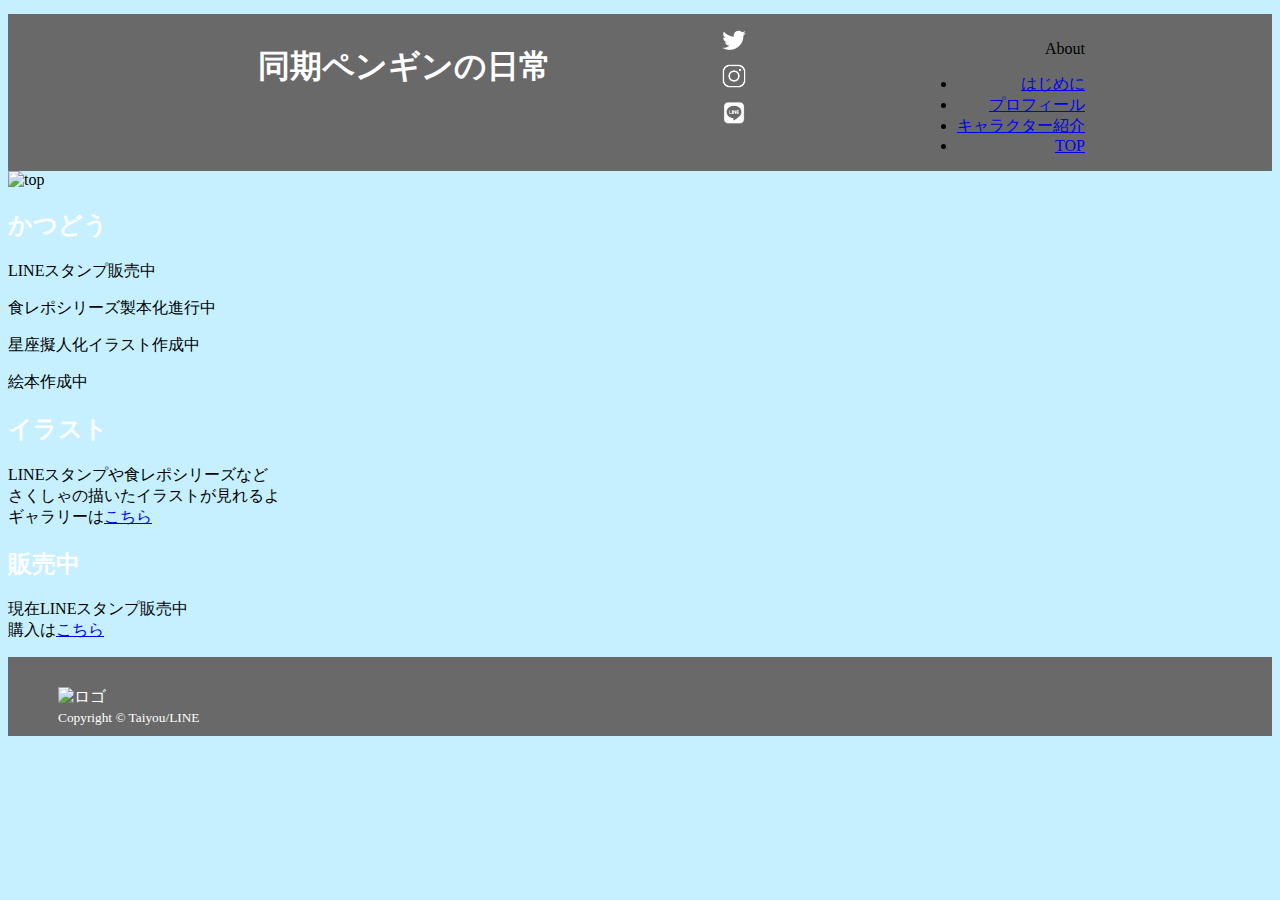
==== index.html @ 319f64b7 "ハンバーガーメニュー部分修正" ====
<!DOCTYPE html>
<html lang="ja">
<head>
  <meta charset="UTF-8">
  <meta name="viewport" content="width=device-width, initial-scale=1.0">
  <link rel="stylesheet" href="http://fonts.googleapis.com/css?family=Raleway:700,400">
  <title>同期ペンギンの日常</title>
  <link rel="stylesheet" href="css/reset.css" type="text/css">
  <link rel="stylesheet" href="css/style-l.css" media="screen and (min-width:769px)">
  <link rel="stylesheet" href="css/style-s.css" media="screen and (max-width:768px)">
  <!--  <script src="https://code.jquery.com/jquery-3.5.1.min.js"></script>
  <script src="js/script.js"></script>-->
  <script src="https://code.jquery.com/jquery-3.2.1.min.js"></script>
  <script src="./js/sample.js"></script>
</head>

<body>
  <header>
    <h1>同期ペンギンの日常</h1>
    <div class="sns">
      <div class="i-sns twitter"><a href="https://twitter.com/DoukiPengin"><img src="images/header/twitter.png" alt="twitter"></a></div>
      <div class="i-sns inst"><a href="https://www.instagram.com/doukipengin_author/"><img src="images/header/inst.png" alt="inst"></a></div>
      <div class="i-sns line"><a href="https://line.me/S/shop/sticker/author/360541"><img src="images/header/line.png" alt="line"></a></div>
    </div>
    <nav class="g-navi">
      <!-- ハンバーガーメニュー -->
      <div class="sp-logo">
        <p class="logo-title">About</p>
      </div>
      <ul class="nav-list">
        <li class="nav-item"><a href="introduction.html">はじめに</a></li>
        <li class="nav-item"><a href="profile.html">プロフィール</a></li>
        <li class="nav-item"><a href="character.html">キャラクター紹介</a></li>
        <li class="nav-item"><a href="index.html">TOP</a></li>
      </ul>
    </nav>
    <div class="menu-trigger">
      <span></span>
      <span></span>
      <span></span>
    </div>
  </header>

  <section id="activity">
    <div class="top">
      <!--画像後に挿入-->
      <img src="officialsite/images/top/" alt="top">
    </div>
    <div class="title">
      <h2>かつどう</h2>
      <p class="introduction-text">LINEスタンプ販売中</p>
      <p class="introduction-text">食レポシリーズ製本化進行中</p>
      <p class="introduction-text">星座擬人化イラスト作成中</p>
      <p class="introduction-text">絵本作成中</p>
    </div>
  </section>
  <section id="illustration">
    <div class="title">
      <h2>イラスト</h2>
      <a class="introduction-text">LINEスタンプや食レポシリーズなど<br>さくしゃの描いたイラストが見れるよ<br>ギャラリーは<a href="gallery.html">こちら</a></p>
    </div>
  </section>
  <section id="store">
    <div class="title">
      <h2>販売中</h2>
      <p class="introduction-text">現在LINEスタンプ販売中<br>購入は<a href="https://line.me/S/shop/sticker/author/360541">こちら</a></div>
      </p>
    </div>
  </section>

  <!--<section id="information">
    <div class="title">
      <h2>お問い合わせ</h2>
      <p class="introduction-text">お問い合わせは<a href="information.html">こちら</a></div>
        </p>
    </div>
  </section>-->
</body>

<footer>
  <div class="footer-wrapper">
    <!-- ロゴ -->
    <div class="logo">
      <img src="officialsite/images/footer/" alt="ロゴ">
    </div>
    <!-- コピーライト -->
    <div class="copyright">
      <small>Copyright &copy; Taiyou/LINE</small>
    </div>
</footer>
</html>
---- css/style-l.css ----
@charset "UTF-8";

body {
  background-color: #c6f0ff;
  font-family: "ヒラギノ丸ゴ Pro W4", "ヒラギノ丸ゴ Pro", "Hiragino Maru Gothic Pro", "ヒラギノ角ゴ Pro W3", "Hiragino Kaku Gothic Pro", "HG丸ｺﾞｼｯｸM-PRO", "HGMaruGothicMPRO";
  font-size: 1rem;
  padding: 6px 0 0;
}

image {
  width: 50%;
  height: 50%;
  margin: 50%;
}

/*header*/
header {
  background-color: dimgray;
  display: flex;
  justify-content: space-between;
  padding: 10px 20px 0px 250px;
  /*position: fixed;
  z-index: 100;*/
  text-align: end;
}

h1 {
  color: #fff;
}

body header img {
  width: 32px;
  height: 32px;
}

h2 {
  color: #fff;
}

/*footer*/

footer {
  background-color: dimgray;
  ;
  color: #fff;
  padding: 30px 50px 10px 50px;
}

body footer {
  background-color: dimgray;
  color: #fff;
  padding: 30px 50px 10px 50px;
  /*position: fixed;
  z-index: 100;*/
}

/*ハンバーガーメニュー部分
.nav-toggle {
  display: none;
}

.btn-burger {
  position: absolute;
  top: 10px;
  right: 10px;
  z-index: 2;
  display: block;
  width: 44px;
  height: 44px;
  cursor: pointer;
  color: #fff;
}

.nav-toggle:checked.btn-burger {
  background: url("officialsite/images/close.png") center center/26px 26px no-repeat;
}

.nav {
  padding-top: 10px;
  background: url("officialsite/images/burger.png") center center/26px 26px no-repeat;
}

.nav-list {
  display: none;
  margin: 0%;
  padding-bottom: 10px;
}

.nav-list li {
  margin: 0%;
  padding: 10px;
}

.nav-list a {
  display: block;
  color: #7885f5;
}

.nav-toggle:checked~.nav .nav-list {
  display: block;
}*/
---- css/style-s.css ----
body {
  background-color: #c6f0ff;
  font-family: "ヒラギノ丸ゴ Pro W4", "ヒラギノ丸ゴ Pro", "Hiragino Maru Gothic Pro", "ヒラギノ角ゴ Pro W3", "Hiragino Kaku Gothic Pro", "HG丸ｺﾞｼｯｸM-PRO", "HGMaruGothicMPRO";
  font-size: 1rem;
  padding: 6px 0 0;
  overflow-x: hidden;
}

image {
  width: 50%;
  height: 50%;
  margin: 50%;
}

/*header*/
header {
  background-color: dimgray;
  display: flex;
  justify-content: space-between;
  padding: 10px 50px;
  /*  position: fixed;
  z-index: 100;*/
}

body header img {
  width: 40px;
  height: 40px;
}

h1 {
  color: #fff;
}

h2 {
  color: #fff;
}

/*footer*/

body footer {
  background-color: dimgray;
  color: #fff;
  padding: 30px 50px 10px 50px;
  /*position: fixed;
  z-index: 100;*/
}

/* ハンバーガーメニュー部分 */

/*.nav-toggle {
  display: none;
}

.btn-burger {
  position: absolute;
  top: 10px;
  right: 10px;
  z-index: 2;
  display: block;
  width: 44px;
  height: 44px;
  cursor: pointer;
  color: #fff;
}

.nav-toggle:checked.btn-burger {
  background: url("officialsite/images/close.png") center center/26px 26px no-repeat;
}

.nav {
  padding-top: 10px;
  background: url("officialsite/images/burger.png") center center/26px 26px no-repeat;
}

.nav-list {
  display: none;
  margin: 0%;
  padding-bottom: 10px;
}

.nav-list li {
  margin: 0%;
  padding: 10px;
}

.nav-list a {
  display: block;
  color: #7885f5;
}

.nav-toggle:checked~.nav .nav-list {
  display: block;
}*/
.g-navi {
  display: block;
  transform: translateY(-100%);
  transition: .5s ease-in-out;
  position: fixed;
  z-index: 2;
  padding-top: 60px;
  height: 100vh;
}


.g-navi ul {
  display: block;
  height: 100vh;
}

.g-navi.active {
  transform: translateY(0%);
  transition: .5s ease-in-out;
  background-color: darkgray;
  padding: initial;
}

.g-navi-sp {
  position: fixed;
  display: flex;
  justify-content: space-between;
  align-items: center;
  background-color: #9bf2b5;
  width: 100%;
  height: 60px;
  padding: 4%;
  z-index: 3;
}

.nav-list {
  height: 60px;
  padding-bottom: 60px;
  padding-right: 60px;
  margin-top: 30px;
}

/* ロゴエリア */
.sp-logo {
  font-size: 1.5rem;
  color: #fff;
  letter-spacing: 3px;
}

/* ハンバーガーメニュー */
.menu-trigger {
  position: relative;
  width: 30px;
  height: 42px;
  cursor: pointer;
}

.menu-trigger span {
  display: block;
  position: absolute;
  width: 30px;
  border-bottom: solid 3px #fff;
  border-radius: 3px;
  transition: .35s ease-in-out;
}

.menu-trigger span:nth-child(1) {
  top: 6px;
}

.menu-trigger span:nth-child(2) {
  top: 18px;
}

.menu-trigger span:nth-child(3) {
  top: 30px;
}

.menu-trigger.active span:nth-child(1) {
  top: 18px;
  transform: rotate(-45deg);
}

/* 2番目と3番目のspan要素を45度方向に回す */
.menu-trigger.active span:nth-child(2),
.menu-trigger.active span:nth-child(3) {
  top: 18px;
  transform: rotate(45deg);
}
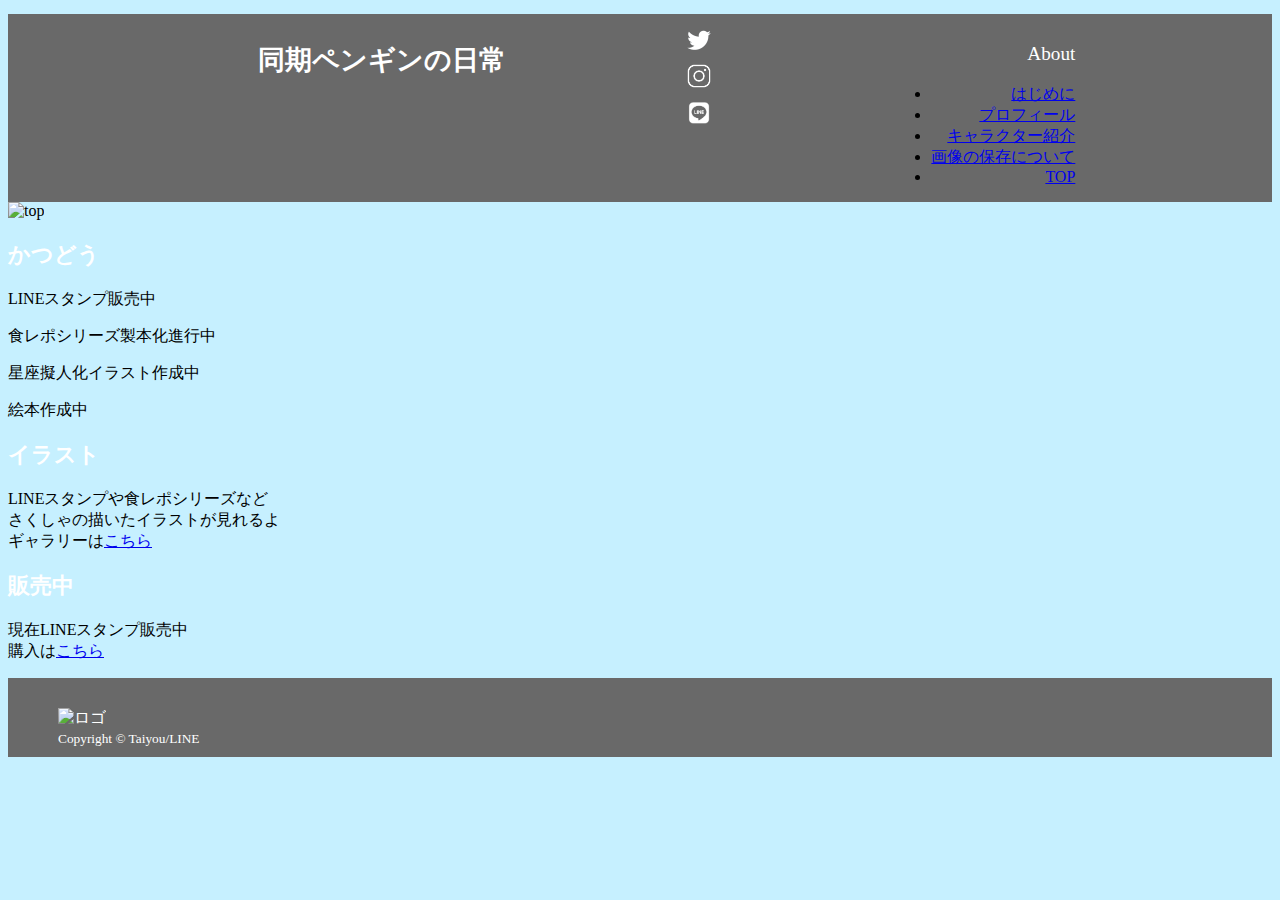
==== commit e9211359: "キャラクターオンリーページの実装。CSSの体裁調整 画像保存に関する注意ページを追加" ====
--- a/index.html
+++ b/index.html
@@ -31,6 +31,7 @@
         <li class="nav-item"><a href="introduction.html">はじめに</a></li>
         <li class="nav-item"><a href="profile.html">プロフィール</a></li>
         <li class="nav-item"><a href="character.html">キャラクター紹介</a></li>
+        <li class="nav-item"><a href="attention.html">画像の保存について</a></li>
         <li class="nav-item"><a href="index.html">TOP</a></li>
       </ul>
     </nav>
--- a/css/style-l.css
+++ b/css/style-l.css
@@ -13,6 +13,20 @@
   margin: 50%;
 }
 
+p {
+  display: block;
+  margin-block-start: 1em;
+  margin-block-end: 1em;
+  margin-inline-start: 0px;
+  margin-inline-end: 0px;
+  font-size: 1rem;
+}
+
+.logo-title {
+  color: #fff;
+  font-size: 1.2rem;
+}
+
 /*header*/
 header {
   background-color: dimgray;
@@ -26,6 +40,7 @@
 
 h1 {
   color: #fff;
+  font-size: 1.7rem;
 }
 
 body header img {
@@ -35,6 +50,18 @@
 
 h2 {
   color: #fff;
+  font-size: 1.4rem;
+}
+
+/*ギャラリーのタイトル*/
+h3 {
+  color: #fff;
+  font-size: 1.1rem;
+}
+
+.character-intro {
+  color: #fff;
+  font-size: 1.2rem;
 }
 
 /*footer*/
@@ -54,48 +81,73 @@
   z-index: 100;*/
 }
 
-/*ハンバーガーメニュー部分
-.nav-toggle {
+/* ① モーダルウィンドウ*/
+.modal-main {
+  /* ① モーダルウィンドウを非表示にする。*/
   display: none;
 }
 
-.btn-burger {
-  position: absolute;
-  top: 10px;
-  right: 10px;
+.modal-inner {
+  /* ② モーダル背景を画面幅いっぱいに設定し、位置を固定する。 */
+  overflow-y: scroll;
+  display: flex;
+  justify-content: center;
+  align-items: center;
+  width: 100%;
+  height: 100%;
+  background-color: #ffffff;
+  color: #666666;
+  position: fixed;
+  top: 0;
+  left: 0;
   z-index: 2;
-  display: block;
-  width: 44px;
-  height: 44px;
-  cursor: pointer;
-  color: #fff;
 }
 
-.nav-toggle:checked.btn-burger {
-  background: url("officialsite/images/close.png") center center/26px 26px no-repeat;
+.inner-content {
+  /* ③ モーダル内の要素全体の子要素を中央揃えにする。 */
+  text-align: center;
+  margin: 0;
+  padding: 0;
+  max-width: 1024px;
 }
 
-.nav {
-  padding-top: 10px;
-  background: url("officialsite/images/burger.png") center center/26px 26px no-repeat;
+.modal-inner img {
+  /* ④ モーダル画像の幅は親要素（.modal-inner）の100%に設定。 */
+  width: 100%;
+  margin: 0 auto;
+  margin-bottom: 10px;
 }
 
-.nav-list {
-  display: none;
-  margin: 0%;
-  padding-bottom: 10px;
+.inner-title {
+  /* ⑤ タイトルは上下方向の他要素との間隔を調整。 */
+  margin-top: 40px;
+  margin-bottom: 32px;
+  font-size: 1.8rem;
+  font-weight: bold;
 }
 
-.nav-list li {
-  margin: 0%;
-  padding: 10px;
+.inner-text {
+  /* ⑥紹介文の文字サイズの設定・表示領域は70%で設定し、他要素との間隔調整。 */
+  font-size: 1rem;
+  width: 70%;
+  text-align: center;
+  margin: 0 auto;
+  margin-bottom: 20px;
 }
 
-.nav-list a {
-  display: block;
-  color: #7885f5;
+.modalClose {
+  /* ⑦ カーソル設定をします。（.send-button）というお問い合わせボタンで使用したクラスを反映しているので、その他のスタイルは自動的に反映される。 */
+  cursor: pointer;
 }
 
-.nav-toggle:checked~.nav .nav-list {
-  display: block;
-}*/
+/* 食レポ写真CSS */
+.food {
+  width: 80%;
+  padding: 50px 10px 10px 10px;
+}
+
+/* イラストオンリーCSS */
+.characteronly {
+  width: 70%;
+  padding: 50px 10px 10px 10px;
+}
--- a/css/style-s.css
+++ b/css/style-s.css
@@ -33,6 +33,12 @@
 
 h2 {
   color: #fff;
+  font-size: 1.4rem;
+}
+
+h3 {
+  color: #fff;
+  font-size: 1.1rem;
 }
 
 /*footer*/
@@ -45,52 +51,6 @@
   z-index: 100;*/
 }
 
-/* ハンバーガーメニュー部分 */
-
-/*.nav-toggle {
-  display: none;
-}
-
-.btn-burger {
-  position: absolute;
-  top: 10px;
-  right: 10px;
-  z-index: 2;
-  display: block;
-  width: 44px;
-  height: 44px;
-  cursor: pointer;
-  color: #fff;
-}
-
-.nav-toggle:checked.btn-burger {
-  background: url("officialsite/images/close.png") center center/26px 26px no-repeat;
-}
-
-.nav {
-  padding-top: 10px;
-  background: url("officialsite/images/burger.png") center center/26px 26px no-repeat;
-}
-
-.nav-list {
-  display: none;
-  margin: 0%;
-  padding-bottom: 10px;
-}
-
-.nav-list li {
-  margin: 0%;
-  padding: 10px;
-}
-
-.nav-list a {
-  display: block;
-  color: #7885f5;
-}
-
-.nav-toggle:checked~.nav .nav-list {
-  display: block;
-}*/
 .g-navi {
   display: block;
   transform: translateY(-100%);
@@ -180,3 +140,74 @@
   top: 18px;
   transform: rotate(45deg);
 }
+
+/* modalウィンドウ */
+.modal-main {
+  /* ① モーダルウィンドウを非表示にする。*/
+  display: none;
+}
+
+.modal-inner {
+  /* ② モーダル背景を画面幅いっぱいに設定し、位置を固定する。 */
+  overflow-y: scroll;
+  display: flex;
+  justify-content: center;
+  align-items: center;
+  width: 100%;
+  height: 100%;
+  background-color: #ffffff;
+  color: #666666;
+  position: fixed;
+  top: 0;
+  left: 0;
+  z-index: 2;
+}
+
+.inner-content {
+  /* ③ モーダル内の要素全体の子要素を中央揃えにする。 */
+  text-align: center;
+  margin: 0;
+  padding: 0;
+  max-width: 1024px;
+}
+
+.modal-inner img {
+  /* ④ モーダル画像の幅は親要素（.modal-inner）の100%に設定。 */
+  width: 100%;
+  margin: 0 auto;
+  margin-bottom: 10px;
+}
+
+.inner-title {
+  /* ⑤ タイトルは上下方向の他要素との間隔を調整。 */
+  margin-top: 40px;
+  margin-bottom: 32px;
+  font-size: 1.8rem;
+  font-weight: bold;
+}
+
+.inner-text {
+  /* ⑥紹介文の文字サイズの設定・表示領域は70%で設定し、他要素との間隔調整。 */
+  font-size: 1rem;
+  width: 70%;
+  text-align: center;
+  margin: 0 auto;
+  margin-bottom: 20px;
+}
+
+.modalClose {
+  /* ⑦ カーソル設定をします。（.send-button）というお問い合わせボタンで使用したクラスを反映しているので、その他のスタイルは自動的に反映される。 */
+  cursor: pointer;
+}
+
+/* 食レポ写真CSS */
+.food {
+  width: 80%;
+  padding: 20px 5px 10px 10px;
+}
+
+/* イラストオンリーCSS */
+.characteronly {
+  width: 70%;
+  padding: 50px 10px 10px 10px;
+}
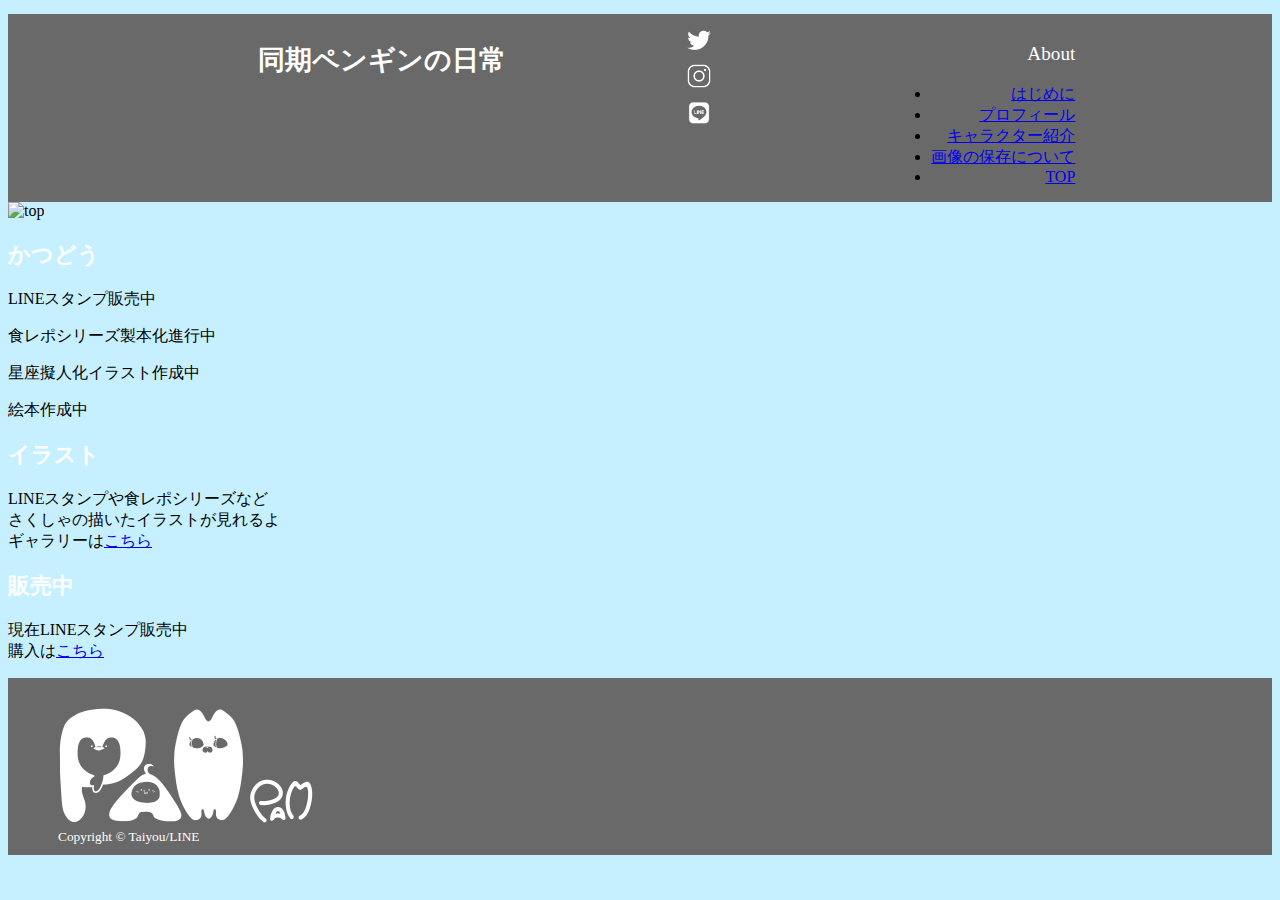
==== commit a9a740ea: "ロゴの作成と挿入まで" ====
--- a/index.html
+++ b/index.html
@@ -82,7 +82,8 @@
   <div class="footer-wrapper">
     <!-- ロゴ -->
     <div class="logo">
-      <img src="officialsite/images/footer/" alt="ロゴ">
+      <img src="./images/footer/rogo1.png" alt="ロゴ">
+      <img src="./images/footer/rogo2.png" alt="簡易ロゴ">
     </div>
     <!-- コピーライト -->
     <div class="copyright">
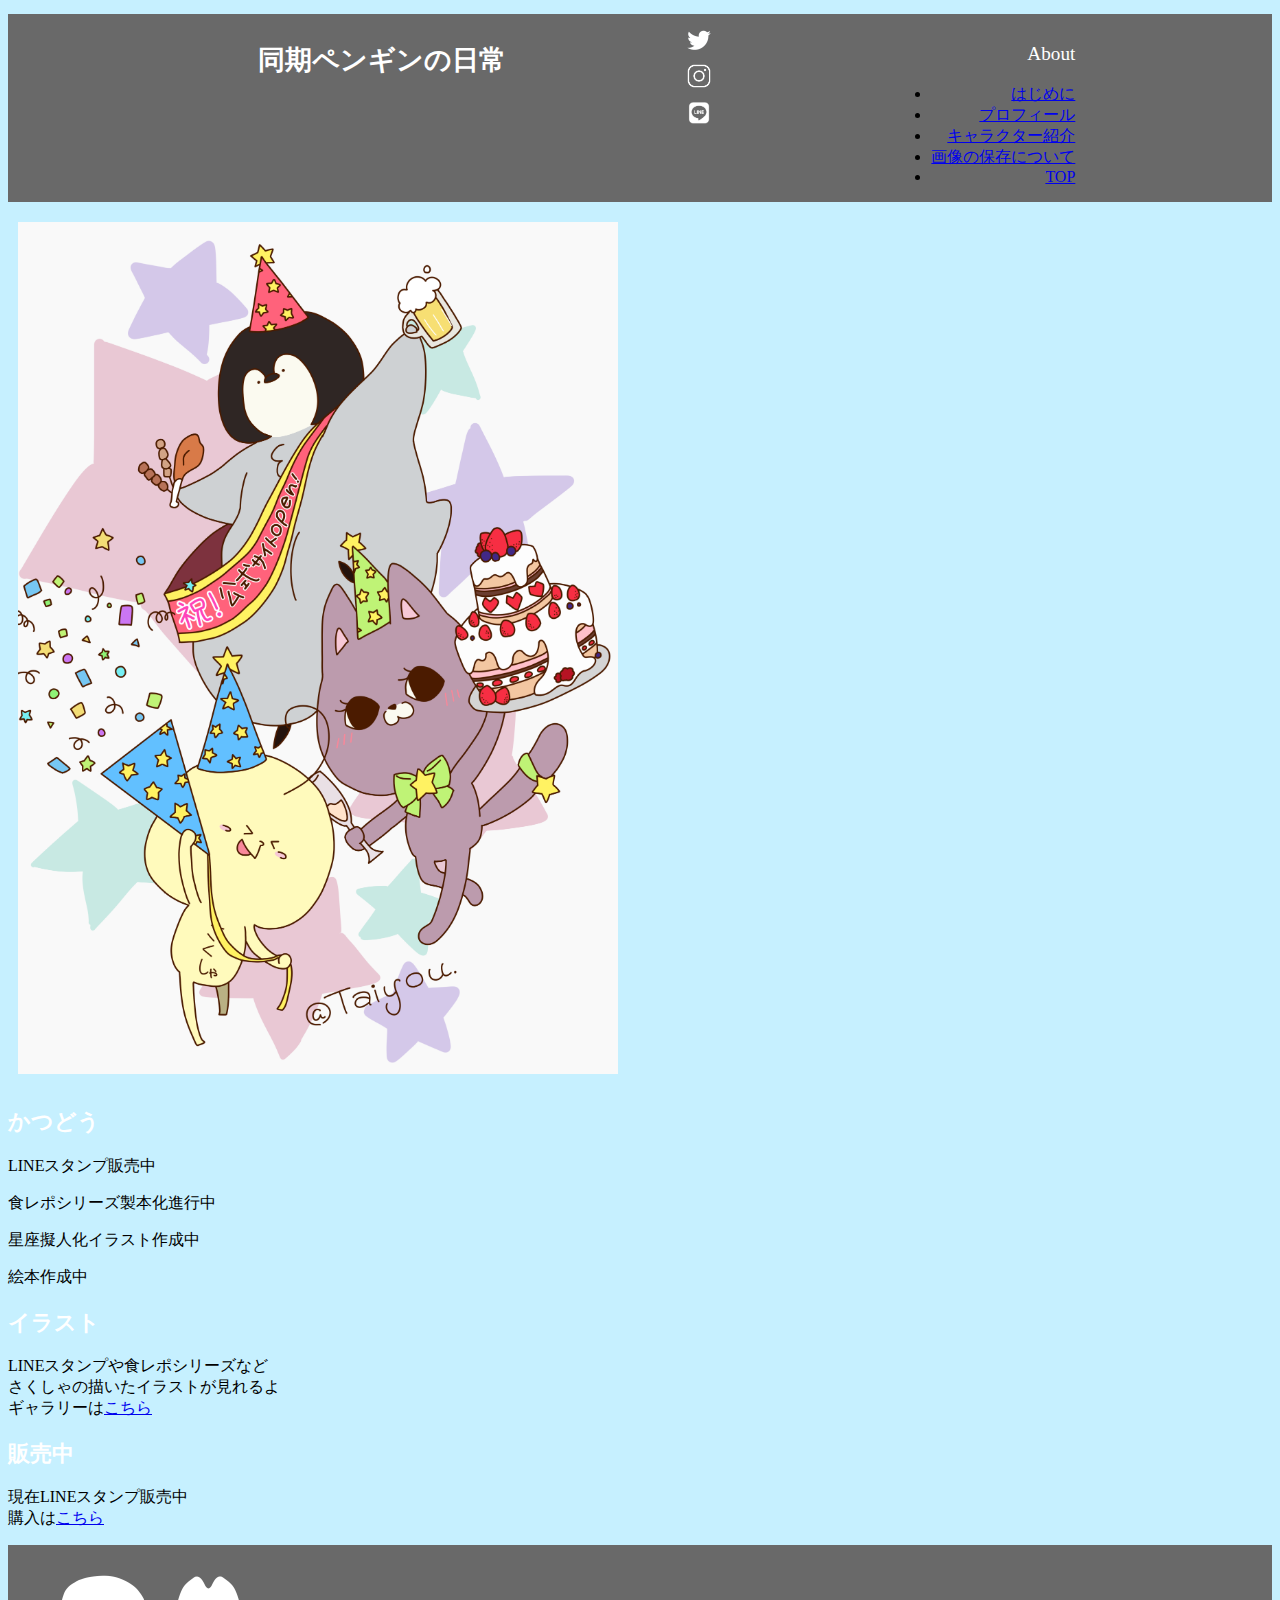
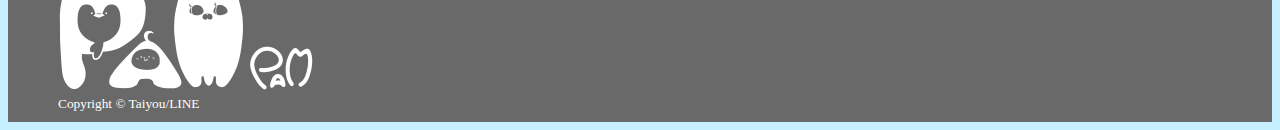
==== commit 63102ac7: "ロゴのリンクの調整、TOP画の挿入と背景の画像挿入 背景上手くいってない為後日調整" ====
--- a/index.html
+++ b/index.html
@@ -45,7 +45,7 @@
   <section id="activity">
     <div class="top">
       <!--画像後に挿入-->
-      <img src="officialsite/images/top/" alt="top">
+      <img src="./images/top/top-illustration.png" alt="top" class="welcome" style="width: 600px;">
     </div>
     <div class="title">
       <h2>かつどう</h2>
--- a/css/style-l.css
+++ b/css/style-l.css
@@ -2,6 +2,9 @@
 
 body {
   background-color: #c6f0ff;
+  /* background-image: url(../images/top/back-image.png);
+      background-position: center;
+      background-repeat: repeat;*/
   font-family: "ヒラギノ丸ゴ Pro W4", "ヒラギノ丸ゴ Pro", "Hiragino Maru Gothic Pro", "ヒラギノ角ゴ Pro W3", "Hiragino Kaku Gothic Pro", "HG丸ｺﾞｼｯｸM-PRO", "HGMaruGothicMPRO";
   font-size: 1rem;
   padding: 6px 0 0;
@@ -151,3 +154,9 @@
   width: 70%;
   padding: 50px 10px 10px 10px;
 }
+
+/* トップCSS */
+.welcome {
+  width: 80%;
+  padding: 20px 5px 10px 10px;
+}
--- a/css/style-s.css
+++ b/css/style-s.css
@@ -1,5 +1,8 @@
 body {
   background-color: #c6f0ff;
+  /* background-image: url(../images/top/back-image.png);
+    background-position: center;
+    background-repeat: repeat;*/
   font-family: "ヒラギノ丸ゴ Pro W4", "ヒラギノ丸ゴ Pro", "Hiragino Maru Gothic Pro", "ヒラギノ角ゴ Pro W3", "Hiragino Kaku Gothic Pro", "HG丸ｺﾞｼｯｸM-PRO", "HGMaruGothicMPRO";
   font-size: 1rem;
   padding: 6px 0 0;
@@ -211,3 +214,9 @@
   width: 70%;
   padding: 50px 10px 10px 10px;
 }
+
+/* トップCSS */
+.welcome {
+  width: 80%;
+  padding: 20px 5px 10px 10px;
+}
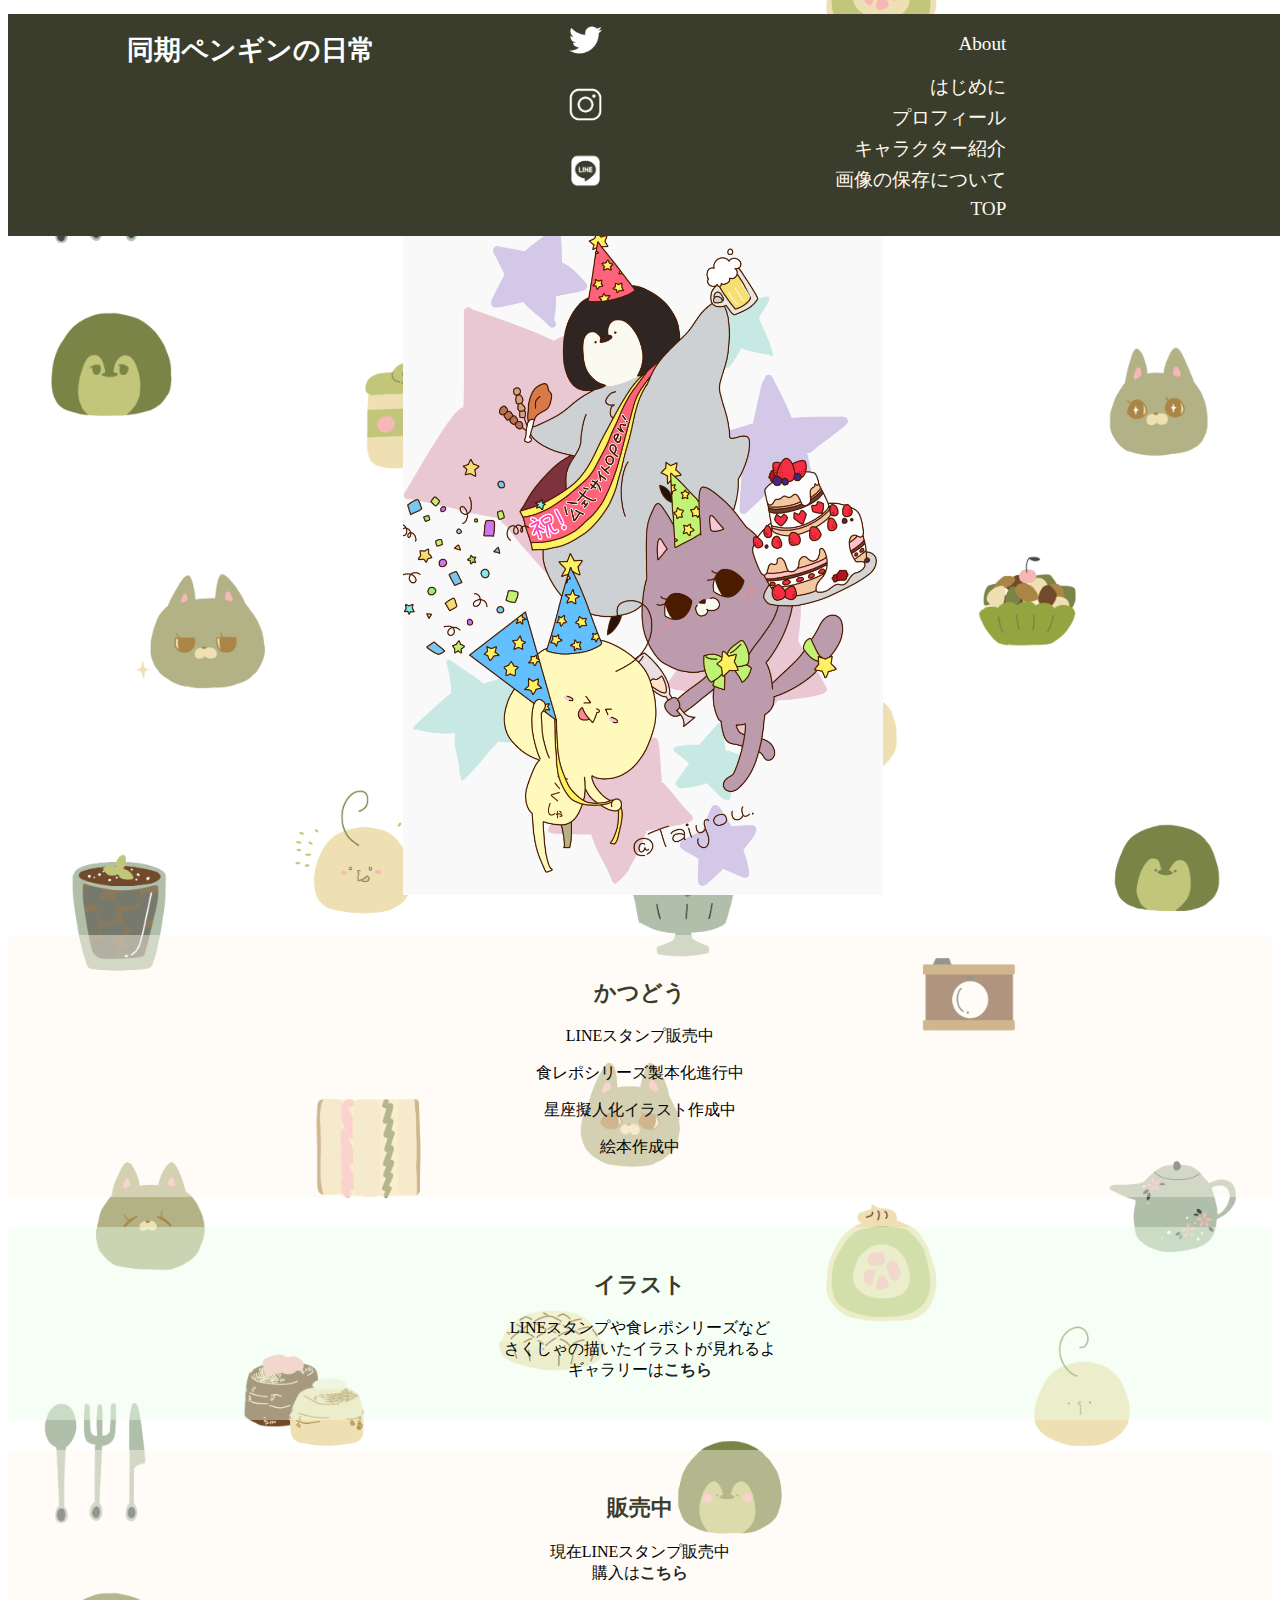
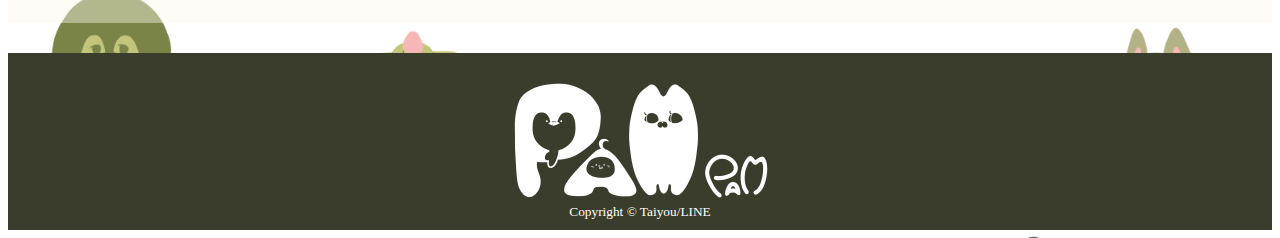
==== commit 3285a1dd: "CSSの調整(PC用のCSS) それに伴いタグの修正・クラス属性の変更等実施" ====
--- a/index.html
+++ b/index.html
@@ -43,30 +43,34 @@
   </header>
 
   <section id="activity">
-    <div class="top">
-      <!--画像後に挿入-->
-      <img src="./images/top/top-illustration.png" alt="top" class="welcome" style="width: 600px;">
-    </div>
-    <div class="title">
-      <h2>かつどう</h2>
-      <p class="introduction-text">LINEスタンプ販売中</p>
-      <p class="introduction-text">食レポシリーズ製本化進行中</p>
-      <p class="introduction-text">星座擬人化イラスト作成中</p>
-      <p class="introduction-text">絵本作成中</p>
-    </div>
-  </section>
-  <section id="illustration">
-    <div class="title">
-      <h2>イラスト</h2>
-      <a class="introduction-text">LINEスタンプや食レポシリーズなど<br>さくしゃの描いたイラストが見れるよ<br>ギャラリーは<a href="gallery.html">こちら</a></p>
-    </div>
-  </section>
-  <section id="store">
-    <div class="title">
-      <h2>販売中</h2>
-      <p class="introduction-text">現在LINEスタンプ販売中<br>購入は<a href="https://line.me/S/shop/sticker/author/360541">こちら</a></div>
-      </p>
-    </div>
+    <section id="topimage">
+      <div class="top">
+        <!--画像後に挿入-->
+        <img src="./images/top/top-illustration.png" alt="top" class="welcome">
+      </div>
+    </section>
+    <section id="activities">
+      <div class="activities-title">
+        <h2>かつどう</h2>
+        <p class="introduction-text">LINEスタンプ販売中</p>
+        <p class="introduction-text">食レポシリーズ製本化進行中</p>
+        <p class="introduction-text">星座擬人化イラスト作成中</p>
+        <p class="introduction-text">絵本作成中</p>
+      </div>
+    </section>
+    <section id="illustration">
+      <div class="illustration-title">
+        <h2>イラスト</h2>
+        <p class="introduction-text">LINEスタンプや食レポシリーズなど<br>さくしゃの描いたイラストが見れるよ<br>ギャラリーは<a href="gallery.html"><strong>こちら</strong></a></p>
+      </div>
+    </section>
+    <section id="store">
+      <div class="store-title">
+        <h2>販売中</h2>
+        <p class="introduction-text">現在LINEスタンプ販売中<br>購入は<a href="https://line.me/S/shop/sticker/author/360541"><strong>こちら</strong></a></div>
+        </p>
+      </div>
+    </section>
   </section>
 
   <!--<section id="information">
--- a/css/style-l.css
+++ b/css/style-l.css
@@ -1,10 +1,11 @@
 @charset "UTF-8";
 
 body {
-  background-color: #c6f0ff;
-  /* background-image: url(../images/top/back-image.png);
-      background-position: center;
-      background-repeat: repeat;*/
+  /*background-color: #c6f0ff;*/
+  background-image: url(../images/top/back-image.png);
+  background-position: center;
+  background-repeat: repeat;
+  background-size: contain;
   font-family: "ヒラギノ丸ゴ Pro W4", "ヒラギノ丸ゴ Pro", "Hiragino Maru Gothic Pro", "ヒラギノ角ゴ Pro W3", "Hiragino Kaku Gothic Pro", "HG丸ｺﾞｼｯｸM-PRO", "HGMaruGothicMPRO";
   font-size: 1rem;
   padding: 6px 0 0;
@@ -23,61 +24,145 @@
   margin-inline-start: 0px;
   margin-inline-end: 0px;
   font-size: 1rem;
+  text-align: center;
+}
+
+a {
+  text-decoration: none;
+  color: #252724;
 }
 
 .logo-title {
   color: #fff;
   font-size: 1.2rem;
+  text-align: end;
 }
 
 /*header*/
 header {
-  background-color: dimgray;
+  background-color: #3A3D2B;
   display: flex;
-  justify-content: space-between;
-  padding: 10px 20px 0px 250px;
-  /*position: fixed;
-  z-index: 100;*/
+  justify-content: space-around;
+  padding: 0px 0px 0px 25px;
   text-align: end;
-}
-
+  position: fixed;
+  width: 100%;
+  box-sizing: border-box;
+}
+
+
+ul {
+  list-style-type: none;
+}
+
+/*トップ画のCSS*/
 h1 {
   color: #fff;
   font-size: 1.7rem;
 }
 
+.nav-list a {
+  color: #FFF9EE;
+  font-size: 1.2rem;
+}
+
+.nav-item {
+  margin-top: 5px;
+  margin-bottom: 5px;
+}
+
 body header img {
-  width: 32px;
-  height: 32px;
+  width: 45px;
+  height: 45px;
+  margin-top: 3px;
+  margin-bottom: 13px;
+  /*スマホ用*/
+  /*  width: 32px;
+  height: 32px;*/
+}
+
+.activities-title {
+  background: rgba(255, 247, 234, 0.44);
+  padding: 23px;
+  margin: 30px 0px 30px 0px;
+}
+
+.illustration-title {
+  background: rgba(234, 255, 234, 0.44);
+  padding: 23px;
+  margin: 30px 0px 30px 0px;
+}
+
+.store-title {
+  background: rgba(255, 247, 234, 0.44);
+  padding: 23px;
+  margin: 30px 0px 30px 0px;
+}
+
+.top img {
+  width: 480px;
+  margin: auto;
+  margin-top: 180px;
+  display: block;
 }
 
 h2 {
-  color: #fff;
+  color: #3A3D2B;
   font-size: 1.4rem;
+  text-align: center;
 }
 
 /*ギャラリーのタイトル*/
 h3 {
-  color: #fff;
+  color: #3A3D2B;
   font-size: 1.1rem;
+  text-align: center;
 }
 
 .character-intro {
-  color: #fff;
+  color: #3A3D2B;
   font-size: 1.2rem;
 }
 
+.gallery_report {
+  background: rgba(234, 255, 234, 0.44);
+  padding: 20px;
+}
+
+.gallery_book {
+  background: rgba(234, 255, 234, 0.44);
+  padding: 20px;
+}
+
+.gallery_star {
+  background: rgba(255, 247, 234, 0.44);
+  padding: 20px;
+}
+
+.gallery_characteronly {
+  background: rgba(255, 247, 234, 0.44);
+  padding: 20px;
+}
+
+.gallery_text01 {
+  line-height: 27px;
+}
+
+.gallery_text02 {
+  line-height: 27px;
+}
+
 /*footer*/
 
 footer {
-  background-color: dimgray;
-  ;
+  background-color: #3A3D2B;
+  text-align: center;
   color: #fff;
   padding: 30px 50px 10px 50px;
 }
 
 body footer {
-  background-color: dimgray;
+  background-color: #3A3D2B;
   color: #fff;
   padding: 30px 50px 10px 50px;
   /*position: fixed;
@@ -98,7 +183,7 @@
   align-items: center;
   width: 100%;
   height: 100%;
-  background-color: #ffffff;
+  background-color: #FCFEEF;
   color: #666666;
   position: fixed;
   top: 0;
@@ -116,7 +201,6 @@
 
 .modal-inner img {
   /* ④ モーダル画像の幅は親要素（.modal-inner）の100%に設定。 */
-  width: 100%;
   margin: 0 auto;
   margin-bottom: 10px;
 }
@@ -136,6 +220,8 @@
   text-align: center;
   margin: 0 auto;
   margin-bottom: 20px;
+  line-height: 22px;
+  ;
 }
 
 .modalClose {
@@ -143,10 +229,73 @@
   cursor: pointer;
 }
 
+.space {
+  margin-bottom: 40px;
+  padding: 20px;
+}
+
+.character-author {
+  text-align: center;
+}
+
+.character-penguin {
+  text-align: center;
+}
+
+.character-monnu {
+  text-align: center;
+}
+
 /* 食レポ写真CSS */
 .food {
   width: 80%;
-  padding: 50px 10px 10px 10px;
+  margin: auto;
+  margin-bottom: 25px;
+  margin-left: 6%;
+  padding: 5px 10px 10px 55px;
+}
+
+.pgnum {
+  font-size: 1.1rem;
+  display: inline-block;
+  color: #fff;
+  background-color: #515F4D;
+  text-decoration: none;
+  text-align: center;
+  line-height: 44px;
+  width: 44px;
+  height: 44px;
+  margin: 0 6px 20px;
+  transition: .2s ease-in-out;
+  white-space: nowrap;
+  -webkit-border-radius: 50%;
+  border-radius: 35%
+}
+
+.pgtext {
+  font-size: 1.3rem;
+  color: #666;
+  transition: .2s ease-in-out;
+  line-height: 44px;
+  width: 40px;
+  height: 40px;
+  margin: 0 6px;
+  white-space: nowrap;
+  -webkit-border-radius: 50%;
+  border-radius: 35%;
+}
+
+
+a:hover {
+  background: #6A8F68;
+  border-radius: 35%;
+  /*transform: rotate(360deg);*/
+}
+
+.total {
+  font-size: 1rem;
+  text-align: center;
+  display: flex;
 }
 
 /* イラストオンリーCSS */
@@ -160,3 +309,36 @@
   width: 80%;
   padding: 20px 5px 10px 10px;
 }
+
+
+/*.background {
+  height: 600px;
+  background-image: url(../images/top/back-image.png);
+  background-position: center;
+  background-repeat: repeat;
+}*/
+/* はじめにCSS */
+.announce-text {
+  text-align: center;
+  line-height: 27px;
+}
+
+.bowing {
+  width: 406px;
+  height: 288px;
+}
+
+/* プロフィールCSS */
+.whole {
+  text-align: center;
+}
+
+.profile-text {
+  margin: 1em 0px;
+  line-height: 27px;
+}
+
+/* 画像保存CSS */
+.attention {
+  line-height: 27px;
+}
--- a/css/style-s.css
+++ b/css/style-s.css
@@ -1,8 +1,10 @@
+@charset "UTF-8";
+
 body {
-  background-color: #c6f0ff;
-  /* background-image: url(../images/top/back-image.png);
-    background-position: center;
-    background-repeat: repeat;*/
+  /*background-color: #c6f0ff;*/
+  background-image: url(../images/top/back-image.png);
+  background-position: center;
+  background-repeat: repeat;
   font-family: "ヒラギノ丸ゴ Pro W4", "ヒラギノ丸ゴ Pro", "Hiragino Maru Gothic Pro", "ヒラギノ角ゴ Pro W3", "Hiragino Kaku Gothic Pro", "HG丸ｺﾞｼｯｸM-PRO", "HGMaruGothicMPRO";
   font-size: 1rem;
   padding: 6px 0 0;
@@ -176,7 +178,7 @@
 
 .modal-inner img {
   /* ④ モーダル画像の幅は親要素（.modal-inner）の100%に設定。 */
-  width: 100%;
+  /* width: 100%;*/
   margin: 0 auto;
   margin-bottom: 10px;
 }
@@ -220,3 +222,10 @@
   width: 80%;
   padding: 20px 5px 10px 10px;
 }
+
+.background {
+  height: 600px;
+  background-image: url(../images/top/back-image.png);
+  background-position: center;
+  background-repeat: repeat;
+}
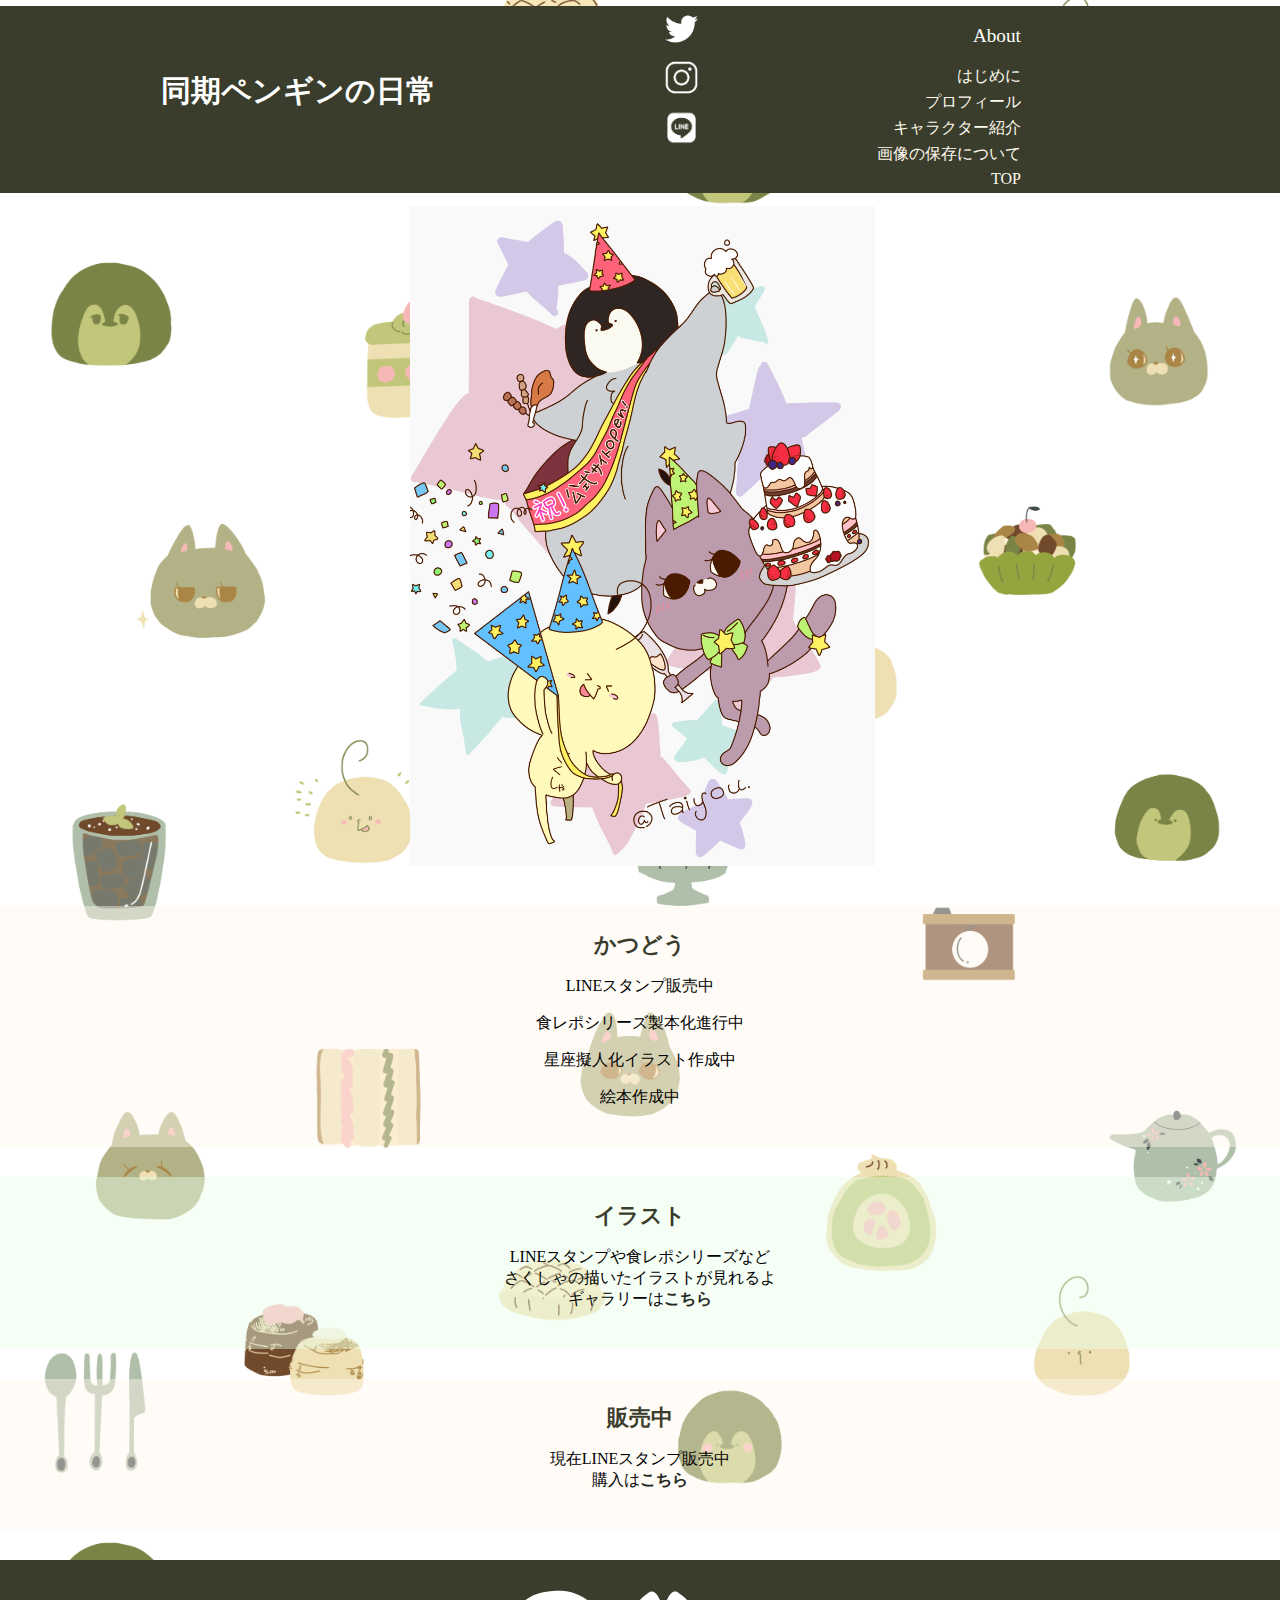
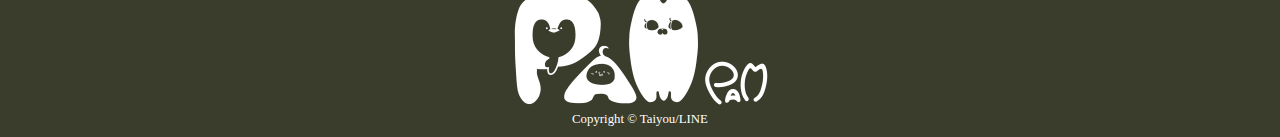
==== commit af83349a: "CSSの調整（続き）" ====
--- a/index.html
+++ b/index.html
@@ -16,11 +16,11 @@
 
 <body>
   <header>
-    <h1>同期ペンギンの日常</h1>
+    <h1 class="site-name">同期ペンギンの日常</h1>
     <div class="sns">
-      <div class="i-sns twitter"><a href="https://twitter.com/DoukiPengin"><img src="images/header/twitter.png" alt="twitter"></a></div>
-      <div class="i-sns inst"><a href="https://www.instagram.com/doukipengin_author/"><img src="images/header/inst.png" alt="inst"></a></div>
-      <div class="i-sns line"><a href="https://line.me/S/shop/sticker/author/360541"><img src="images/header/line.png" alt="line"></a></div>
+      <div class="i-sns-twitter"><a href="https://twitter.com/DoukiPengin"><img src="images/header/twitter.png" alt="twitter"></a></div>
+      <div class="i-sns-inst"><a href="https://www.instagram.com/doukipengin_author/"><img src="images/header/inst.png" alt="inst"></a></div>
+      <div class="i-sns-line"><a href="https://line.me/S/shop/sticker/author/360541"><img src="images/header/line.png" alt="line"></a></div>
     </div>
     <nav class="g-navi">
       <!-- ハンバーガーメニュー -->
@@ -28,11 +28,11 @@
         <p class="logo-title">About</p>
       </div>
       <ul class="nav-list">
-        <li class="nav-item"><a href="introduction.html">はじめに</a></li>
-        <li class="nav-item"><a href="profile.html">プロフィール</a></li>
-        <li class="nav-item"><a href="character.html">キャラクター紹介</a></li>
-        <li class="nav-item"><a href="attention.html">画像の保存について</a></li>
-        <li class="nav-item"><a href="index.html">TOP</a></li>
+        <li class="nav-item"><a href="introduction.html" class="branchi">はじめに</a></li>
+        <li class="nav-item"><a href="profile.html" class="branchi">プロフィール</a></li>
+        <li class="nav-item"><a href="character.html" class="branchi">キャラクター紹介</a></li>
+        <li class="nav-item"><a href="attention.html" class="branchi">画像の保存について</a></li>
+        <li class="nav-item"><a href="index.html" class="branchi">TOP</a></li>
       </ul>
     </nav>
     <div class="menu-trigger">
@@ -61,13 +61,13 @@
     <section id="illustration">
       <div class="illustration-title">
         <h2>イラスト</h2>
-        <p class="introduction-text">LINEスタンプや食レポシリーズなど<br>さくしゃの描いたイラストが見れるよ<br>ギャラリーは<a href="gallery.html"><strong>こちら</strong></a></p>
+        <p class="introduction-text">LINEスタンプや食レポシリーズなど<br>さくしゃの描いたイラストが見れるよ<br>ギャラリーは<a href="gallery.html" class="guide"><strong>こちら</strong></a></p>
       </div>
     </section>
     <section id="store">
       <div class="store-title">
         <h2>販売中</h2>
-        <p class="introduction-text">現在LINEスタンプ販売中<br>購入は<a href="https://line.me/S/shop/sticker/author/360541"><strong>こちら</strong></a></div>
+        <p class="introduction-text">現在LINEスタンプ販売中<br>購入は<a href="https://line.me/S/shop/sticker/author/360541" class="guide"><strong>こちら</strong></a></div>
         </p>
       </div>
     </section>
--- a/css/style-l.css
+++ b/css/style-l.css
@@ -59,11 +59,17 @@
 h1 {
   color: #fff;
   font-size: 1.7rem;
+  margin: 50px;
+}
+
+.site-name {
+  font-size: 30px;
+  padding-top: 15px;
 }
 
 .nav-list a {
   color: #FFF9EE;
-  font-size: 1.2rem;
+  font-size: 1rem;
 }
 
 .nav-item {
@@ -74,8 +80,6 @@
 body header img {
   width: 45px;
   height: 45px;
-  margin-top: 3px;
-  margin-bottom: 13px;
   /*スマホ用*/
   /*  width: 32px;
   height: 32px;*/
@@ -112,7 +116,16 @@
   text-align: center;
 }
 
+.guide {
+  transition: .2s ease-in-out;
+  white-space: nowrap;
+  -webkit-border-radius: 50%;
+  border-radius: 35%
+}
+
 /*ギャラリーのタイトル*/
+
+
 h3 {
   color: #3A3D2B;
   font-size: 1.1rem;
@@ -247,12 +260,33 @@
 }
 
 /* 食レポ写真CSS */
+.food-report {
+  text-align: center;
+  width: 100%;
+  height: 100%;
+}
+
+.pagenation {
+  text-align: center;
+}
+
 .food {
-  width: 80%;
-  margin: auto;
+  max-width: 100%;
+  height: auto;
   margin-bottom: 25px;
-  margin-left: 6%;
-  padding: 5px 10px 10px 55px;
+  display: block;
+}
+
+.page_count {
+  display: flex;
+  align-items: center;
+  justify-content: center;
+}
+
+.total {
+  text-align: center;
+  font-size: 1.2rem;
+  line-height: 45px;
 }
 
 .pgnum {
@@ -292,16 +326,11 @@
   /*transform: rotate(360deg);*/
 }
 
-.total {
-  font-size: 1rem;
-  text-align: center;
-  display: flex;
-}
-
 /* イラストオンリーCSS */
 .characteronly {
-  width: 70%;
+  width: 100%;
   padding: 50px 10px 10px 10px;
+  text-align: center;
 }
 
 /* トップCSS */
@@ -329,8 +358,16 @@
 }
 
 /* プロフィールCSS */
+.profile {
+  text-align: center;
+}
+
 .whole {
   text-align: center;
+}
+
+.whole-image {
+  height: 380px;
 }
 
 .profile-text {
@@ -342,3 +379,34 @@
 .attention {
   line-height: 27px;
 }
+
+/* gallery前のイラストCSS */
+.top_image {
+  text-align: center;
+}
+
+.sweets_image {
+  max-width: 100%;
+  height: 360px;
+}
+
+.star_image {
+  max-width: 100%;
+  height: 360px;
+}
+
+.book_image {
+  max-width: 100%;
+  height: 360px;
+}
+
+.only_image {
+  max-width: 100%;
+  height: 360px;
+}
+
+.branchi {
+  text-align: center;
+  transition: .2s ease-in-out;
+  border-radius: 35%
+}
--- a/css/style-s.css
+++ b/css/style-s.css
@@ -1,60 +1,4 @@
 @charset "UTF-8";
-
-body {
-  /*background-color: #c6f0ff;*/
-  background-image: url(../images/top/back-image.png);
-  background-position: center;
-  background-repeat: repeat;
-  font-family: "ヒラギノ丸ゴ Pro W4", "ヒラギノ丸ゴ Pro", "Hiragino Maru Gothic Pro", "ヒラギノ角ゴ Pro W3", "Hiragino Kaku Gothic Pro", "HG丸ｺﾞｼｯｸM-PRO", "HGMaruGothicMPRO";
-  font-size: 1rem;
-  padding: 6px 0 0;
-  overflow-x: hidden;
-}
-
-image {
-  width: 50%;
-  height: 50%;
-  margin: 50%;
-}
-
-/*header*/
-header {
-  background-color: dimgray;
-  display: flex;
-  justify-content: space-between;
-  padding: 10px 50px;
-  /*  position: fixed;
-  z-index: 100;*/
-}
-
-body header img {
-  width: 40px;
-  height: 40px;
-}
-
-h1 {
-  color: #fff;
-}
-
-h2 {
-  color: #fff;
-  font-size: 1.4rem;
-}
-
-h3 {
-  color: #fff;
-  font-size: 1.1rem;
-}
-
-/*footer*/
-
-body footer {
-  background-color: dimgray;
-  color: #fff;
-  padding: 30px 50px 10px 50px;
-  /*position: fixed;
-  z-index: 100;*/
-}
 
 .g-navi {
   display: block;
@@ -75,8 +19,11 @@
 .g-navi.active {
   transform: translateY(0%);
   transition: .5s ease-in-out;
-  background-color: darkgray;
+  background-color: #719F92;
   padding: initial;
+  text-align: end;
+  line-height: 50px;
+  margin-left: 50px;
 }
 
 .g-navi-sp {
@@ -105,6 +52,114 @@
   letter-spacing: 3px;
 }
 
+
+/*ここから書き直す*/
+body {
+  /*background-color: #c6f0ff;*/
+  background-image: url(../images/top/back-image.png);
+  background-position: center;
+  background-repeat: repeat;
+  background-size: contain;
+  font-family: "ヒラギノ丸ゴ Pro W4", "ヒラギノ丸ゴ Pro", "Hiragino Maru Gothic Pro", "ヒラギノ角ゴ Pro W3", "Hiragino Kaku Gothic Pro", "HG丸ｺﾞｼｯｸM-PRO", "HGMaruGothicMPRO";
+  font-size: 1rem;
+  padding: 6px 0 0;
+}
+
+image {
+  width: 50%;
+  height: 50%;
+  margin: 50%;
+}
+
+p {
+  display: block;
+  margin-block-start: 1em;
+  margin-block-end: 1em;
+  margin-inline-start: 0px;
+  margin-inline-end: 0px;
+  font-size: 1rem;
+  text-align: center;
+}
+
+a {
+  text-decoration: none;
+  color: #252724;
+}
+
+.logo-title {
+  color: #fff;
+  font-size: 1.2rem;
+  text-align: end;
+}
+
+/*header*/
+header {
+  background-color: #3A3D2B;
+  display: flex;
+  justify-content: space-around;
+  padding: 0px 0px 0px 25px;
+  text-align: end;
+  width: 100%;
+  box-sizing: border-box;
+}
+
+
+ul {
+  list-style-type: none;
+}
+
+/*トップ画のCSS*/
+h1 {
+  color: #fff;
+  font-size: 1.7rem;
+  padding: 42px 0px 0px 0px;
+}
+
+.nav-list a {
+  color: #FFF9EE;
+  font-size: 1.2rem;
+}
+
+.nav-item {
+  margin-top: 5px;
+  margin-bottom: 5px;
+}
+
+body header img {
+  width: 32px;
+  height: 32px;
+  margin-top: 3px;
+}
+
+.activities-title {
+  background: rgba(255, 247, 234, 0.44);
+  padding: 23px;
+  margin: 30px 0px 30px 0px;
+}
+
+.illustration-title {
+  background: rgba(234, 255, 234, 0.44);
+  padding: 23px;
+  margin: 30px 0px 30px 0px;
+}
+
+.store-title {
+  background: rgba(255, 247, 234, 0.44);
+  padding: 23px;
+  margin: 30px 0px 30px 0px;
+}
+
+.top img {
+  margin: auto;
+  display: block;
+}
+
+h2 {
+  color: #3A3D2B;
+  font-size: 1.4rem;
+  text-align: center;
+}
+
 /* ハンバーガーメニュー */
 .menu-trigger {
   position: relative;
@@ -146,7 +201,64 @@
   transform: rotate(45deg);
 }
 
-/* modalウィンドウ */
+/*ギャラリーのタイトル*/
+h3 {
+  color: #3A3D2B;
+  font-size: 1.1rem;
+  text-align: center;
+}
+
+.character-intro {
+  color: #3A3D2B;
+  font-size: 1.2rem;
+}
+
+.gallery_report {
+  background: rgba(234, 255, 234, 0.44);
+  padding: 20px;
+}
+
+.gallery_book {
+  background: rgba(234, 255, 234, 0.44);
+  padding: 20px;
+}
+
+.gallery_star {
+  background: rgba(255, 247, 234, 0.44);
+  padding: 20px;
+}
+
+.gallery_characteronly {
+  background: rgba(255, 247, 234, 0.44);
+  padding: 20px;
+}
+
+.gallery_text01 {
+  line-height: 27px;
+}
+
+.gallery_text02 {
+  line-height: 27px;
+}
+
+/*footer*/
+
+footer {
+  background-color: #3A3D2B;
+  text-align: center;
+  color: #fff;
+  padding: 30px 50px 10px 50px;
+}
+
+body footer {
+  background-color: #3A3D2B;
+  color: #fff;
+  padding: 30px 50px 10px 50px;
+  /*position: fixed;
+  z-index: 100;*/
+}
+
+/* ① モーダルウィンドウ*/
 .modal-main {
   /* ① モーダルウィンドウを非表示にする。*/
   display: none;
@@ -160,7 +272,7 @@
   align-items: center;
   width: 100%;
   height: 100%;
-  background-color: #ffffff;
+  background-color: #FCFEEF;
   color: #666666;
   position: fixed;
   top: 0;
@@ -178,7 +290,6 @@
 
 .modal-inner img {
   /* ④ モーダル画像の幅は親要素（.modal-inner）の100%に設定。 */
-  /* width: 100%;*/
   margin: 0 auto;
   margin-bottom: 10px;
 }
@@ -194,10 +305,11 @@
 .inner-text {
   /* ⑥紹介文の文字サイズの設定・表示領域は70%で設定し、他要素との間隔調整。 */
   font-size: 1rem;
-  width: 70%;
+  width: 88%;
   text-align: center;
   margin: 0 auto;
   margin-bottom: 20px;
+  line-height: 22px;
 }
 
 .modalClose {
@@ -205,16 +317,97 @@
   cursor: pointer;
 }
 
+.space {
+  margin-bottom: 40px;
+  padding: 20px;
+}
+
+.character-author {
+  text-align: center;
+}
+
+.character-penguin {
+  text-align: center;
+}
+
+.character-monnu {
+  text-align: center;
+}
+
 /* 食レポ写真CSS */
+.food-report {
+  text-align: center;
+  width: 100%;
+  height: 100%;
+}
+
+.pagenation {
+  text-align: center;
+}
+
 .food {
-  width: 80%;
-  padding: 20px 5px 10px 10px;
+  max-width: 100%;
+  height: auto;
+  margin-bottom: 30px;
+  margin-top: 10px;
+  display: block;
+  padding: 6px;
+}
+
+.page_count {
+  display: flex;
+  align-items: center;
+  justify-content: center;
+}
+
+.total {
+  text-align: center;
+  font-size: 1.2rem;
+  line-height: 45px;
+}
+
+.pgnum {
+  font-size: 1.1rem;
+  display: inline-block;
+  color: #fff;
+  background-color: #515F4D;
+  text-decoration: none;
+  text-align: center;
+  line-height: 35px;
+  width: 35px;
+  height: 35px;
+  margin: 0 6px 9px;
+  transition: .2s ease-in-out;
+  white-space: nowrap;
+  -webkit-border-radius: 50%;
+  border-radius: 28%;
+}
+
+.pgtext {
+  font-size: 1.3rem;
+  color: #666;
+  transition: .2s ease-in-out;
+  line-height: 44px;
+  width: 40px;
+  height: 40px;
+  margin: 0 6px;
+  white-space: nowrap;
+  -webkit-border-radius: 50%;
+  border-radius: 35%;
+}
+
+
+a:hover {
+  background: #6A8F68;
+  border-radius: 35%;
+  /*transform: rotate(360deg);*/
 }
 
 /* イラストオンリーCSS */
 .characteronly {
-  width: 70%;
+  width: 100%;
   padding: 50px 10px 10px 10px;
+  text-align: center;
 }
 
 /* トップCSS */
@@ -223,9 +416,69 @@
   padding: 20px 5px 10px 10px;
 }
 
-.background {
+
+/*.background {
   height: 600px;
   background-image: url(../images/top/back-image.png);
   background-position: center;
   background-repeat: repeat;
-}
+}*/
+/* はじめにCSS */
+.announce-text {
+  font-size: 0.9rem;
+  padding: 12px;
+  line-height: 23px;
+}
+
+.bowing {
+  width: 406px;
+  height: 288px;
+}
+
+/* プロフィールCSS */
+.profile {
+  text-align: center;
+}
+
+.whole {
+  text-align: center;
+}
+
+.whole-image {
+  height: 380px;
+}
+
+.profile-text {
+  margin: 1em 0px;
+  line-height: 27px;
+}
+
+/* 画像保存CSS */
+.attention {
+  line-height: 27px;
+}
+
+/* gallery前のイラストCSS */
+.top_image {
+  text-align: center;
+}
+
+.sweets_image {
+  max-width: 100%;
+  height: 360px;
+}
+
+.star_image {
+  max-width: 100%;
+  height: 360px;
+}
+
+.book_image {
+  max-width: 100%;
+  height: 360px;
+}
+
+.only_image {
+  max-width: 100%;
+  height: 360px;
+}
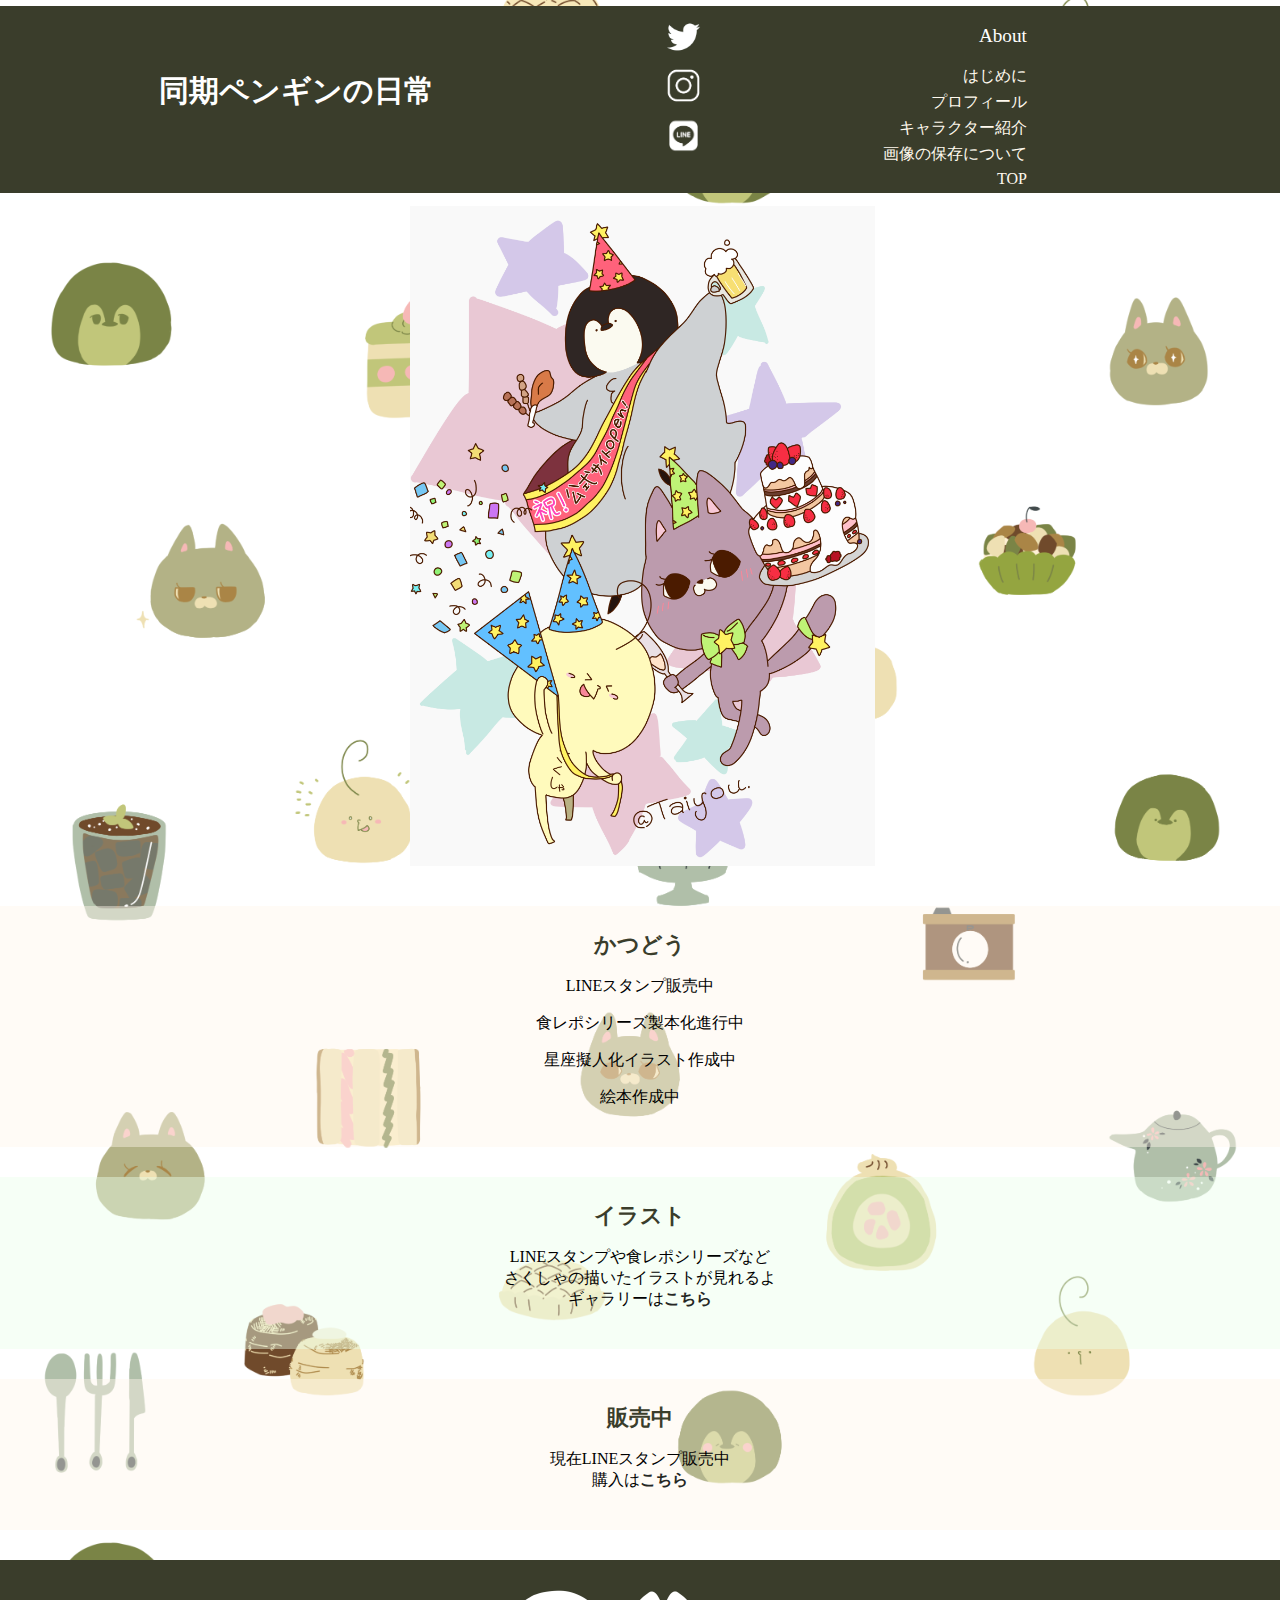
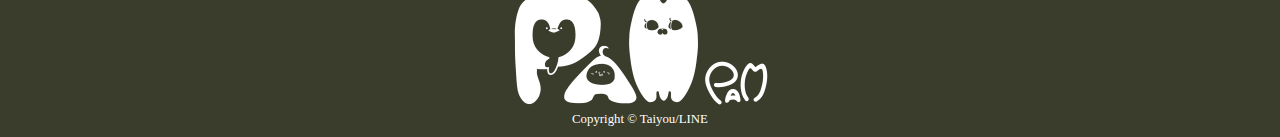
==== commit 810ea55d: "CSS調整（続き）hoverの調整メイン" ====
--- a/index.html
+++ b/index.html
@@ -93,5 +93,6 @@
     <div class="copyright">
       <small>Copyright &copy; Taiyou/LINE</small>
     </div>
+  </div>
 </footer>
 </html>
--- a/css/style-l.css
+++ b/css/style-l.css
@@ -50,6 +50,9 @@
   box-sizing: border-box;
 }
 
+.sns {
+  padding: 8px;
+}
 
 ul {
   list-style-type: none;
@@ -240,6 +243,31 @@
 .modalClose {
   /* ⑦ カーソル設定をします。（.send-button）というお問い合わせボタンで使用したクラスを反映しているので、その他のスタイルは自動的に反映される。 */
   cursor: pointer;
+  display: inline-block;
+  line-height: 44px;
+  width: 44px;
+  height: 44px;
+  transition: .2s ease-in-out;
+  border-radius: 30%;
+}
+
+.modalClose:hover {
+  cursor: pointer;
+  background-color: #DDF1DF;
+  display: inline-block;
+  line-height: 44px;
+  width: 44px;
+  height: 44px;
+  transition: .2s ease-in-out;
+  border-radius: 30%;
+}
+
+.modalopen:hover {
+  cursor: pointer;
+  display: inline-block;
+  background-color: #DDF1DF;
+  transition: .2s ease-in-out;
+  border-radius: 20%;
 }
 
 .space {
@@ -320,7 +348,7 @@
 }
 
 
-a:hover {
+.pgnum:hover {
   background: #6A8F68;
   border-radius: 35%;
   /*transform: rotate(360deg);*/
@@ -410,3 +438,46 @@
   transition: .2s ease-in-out;
   border-radius: 35%
 }
+
+/*hover調整*/
+.footer:hover {
+  display: inline-block;
+  background-color: #4C5C50;
+  transition: .2s ease-in-out;
+  border-radius: 10%;
+}
+
+.branchi:hover {
+  display: inline-block;
+  background-color: #5A9985;
+  transition: .2s ease-in-out;
+  border-radius: 10%;
+}
+
+.i-sns-twitter:hover {
+  display: inline-block;
+  background-color: #5A9985;
+  transition: .2s ease-in-out;
+  border-radius: 18%;
+}
+
+.i-sns-inst:hover {
+  display: inline-block;
+  background-color: #5A9985;
+  transition: .2s ease-in-out;
+  border-radius: 18%;
+}
+
+.i-sns-line:hover {
+  display: inline-block;
+  background-color: #5A9985;
+  transition: .2s ease-in-out;
+  border-radius: 18%;
+}
+
+.guide:hover {
+  display: inline-block;
+  background-color: #9ABCA4;
+  transition: .2s ease-in-out;
+  border-radius: 20%;
+}
--- a/css/style-s.css
+++ b/css/style-s.css
@@ -99,6 +99,7 @@
   justify-content: space-around;
   padding: 0px 0px 0px 25px;
   text-align: end;
+  position: fixed;
   width: 100%;
   box-sizing: border-box;
 }
@@ -106,6 +107,10 @@
 
 ul {
   list-style-type: none;
+}
+
+.sns {
+  padding: 0px 0px 0px 30px;
 }
 
 /*トップ画のCSS*/
@@ -125,6 +130,12 @@
   margin-bottom: 5px;
 }
 
+.nav-list:hover {
+  text-decoration-color: #FFF9EE;
+  color: #4F7153;
+  font-size: 1.2rem;
+}
+
 body header img {
   width: 32px;
   height: 32px;
@@ -158,6 +169,13 @@
   color: #3A3D2B;
   font-size: 1.4rem;
   text-align: center;
+}
+
+.guide {
+  transition: .2s ease-in-out;
+  white-space: nowrap;
+  -webkit-border-radius: 50%;
+  border-radius: 35%
 }
 
 /* ハンバーガーメニュー */
@@ -312,9 +330,39 @@
   line-height: 22px;
 }
 
+/* .modalClose {
+  /* ⑦ カーソル設定をします。（.send-button）というお問い合わせボタンで使用したクラスを反映しているので、その他のスタイルは自動的に反映される。
+  cursor: pointer;
+} */
+
 .modalClose {
   /* ⑦ カーソル設定をします。（.send-button）というお問い合わせボタンで使用したクラスを反映しているので、その他のスタイルは自動的に反映される。 */
   cursor: pointer;
+  display: inline-block;
+  line-height: 44px;
+  width: 44px;
+  height: 44px;
+  transition: .2s ease-in-out;
+  border-radius: 30%;
+}
+
+.modalClose:hover {
+  cursor: pointer;
+  background-color: #DDF1DF;
+  display: inline-block;
+  line-height: 44px;
+  width: 44px;
+  height: 44px;
+  transition: .2s ease-in-out;
+  border-radius: 30%;
+}
+
+.modalopen:hover {
+  cursor: pointer;
+  display: inline-block;
+  background-color: #DDF1DF;
+  transition: .2s ease-in-out;
+  border-radius: 20%;
 }
 
 .space {
@@ -397,11 +445,11 @@
 }
 
 
-a:hover {
+/*a:hover {
   background: #6A8F68;
   border-radius: 35%;
-  /*transform: rotate(360deg);*/
-}
+  /*transform: rotate(360deg);
+}*/
 
 /* イラストオンリーCSS */
 .characteronly {
@@ -413,7 +461,7 @@
 /* トップCSS */
 .welcome {
   width: 80%;
-  padding: 20px 5px 10px 10px;
+  padding: 130px 5px 10px 10px;
 }
 
 
@@ -482,3 +530,46 @@
   max-width: 100%;
   height: 360px;
 }
+
+/*hover調整*/
+.footer:hover {
+  display: inline-block;
+  background-color: #4C5C50;
+  transition: .2s ease-in-out;
+  border-radius: 10%;
+}
+
+.branchi:hover {
+  display: inline-block;
+  background-color: #5A9985;
+  transition: .2s ease-in-out;
+  border-radius: 10%;
+}
+
+.i-sns-twitter:hover {
+  display: inline-block;
+  background-color: #5A9985;
+  transition: .2s ease-in-out;
+  border-radius: 18%;
+}
+
+.i-sns-inst:hover {
+  display: inline-block;
+  background-color: #5A9985;
+  transition: .2s ease-in-out;
+  border-radius: 18%;
+}
+
+.i-sns-line:hover {
+  display: inline-block;
+  background-color: #5A9985;
+  transition: .2s ease-in-out;
+  border-radius: 18%;
+}
+
+.guide:hover {
+  display: inline-block;
+  background-color: #9ABCA4;
+  transition: .2s ease-in-out;
+  border-radius: 20%;
+}
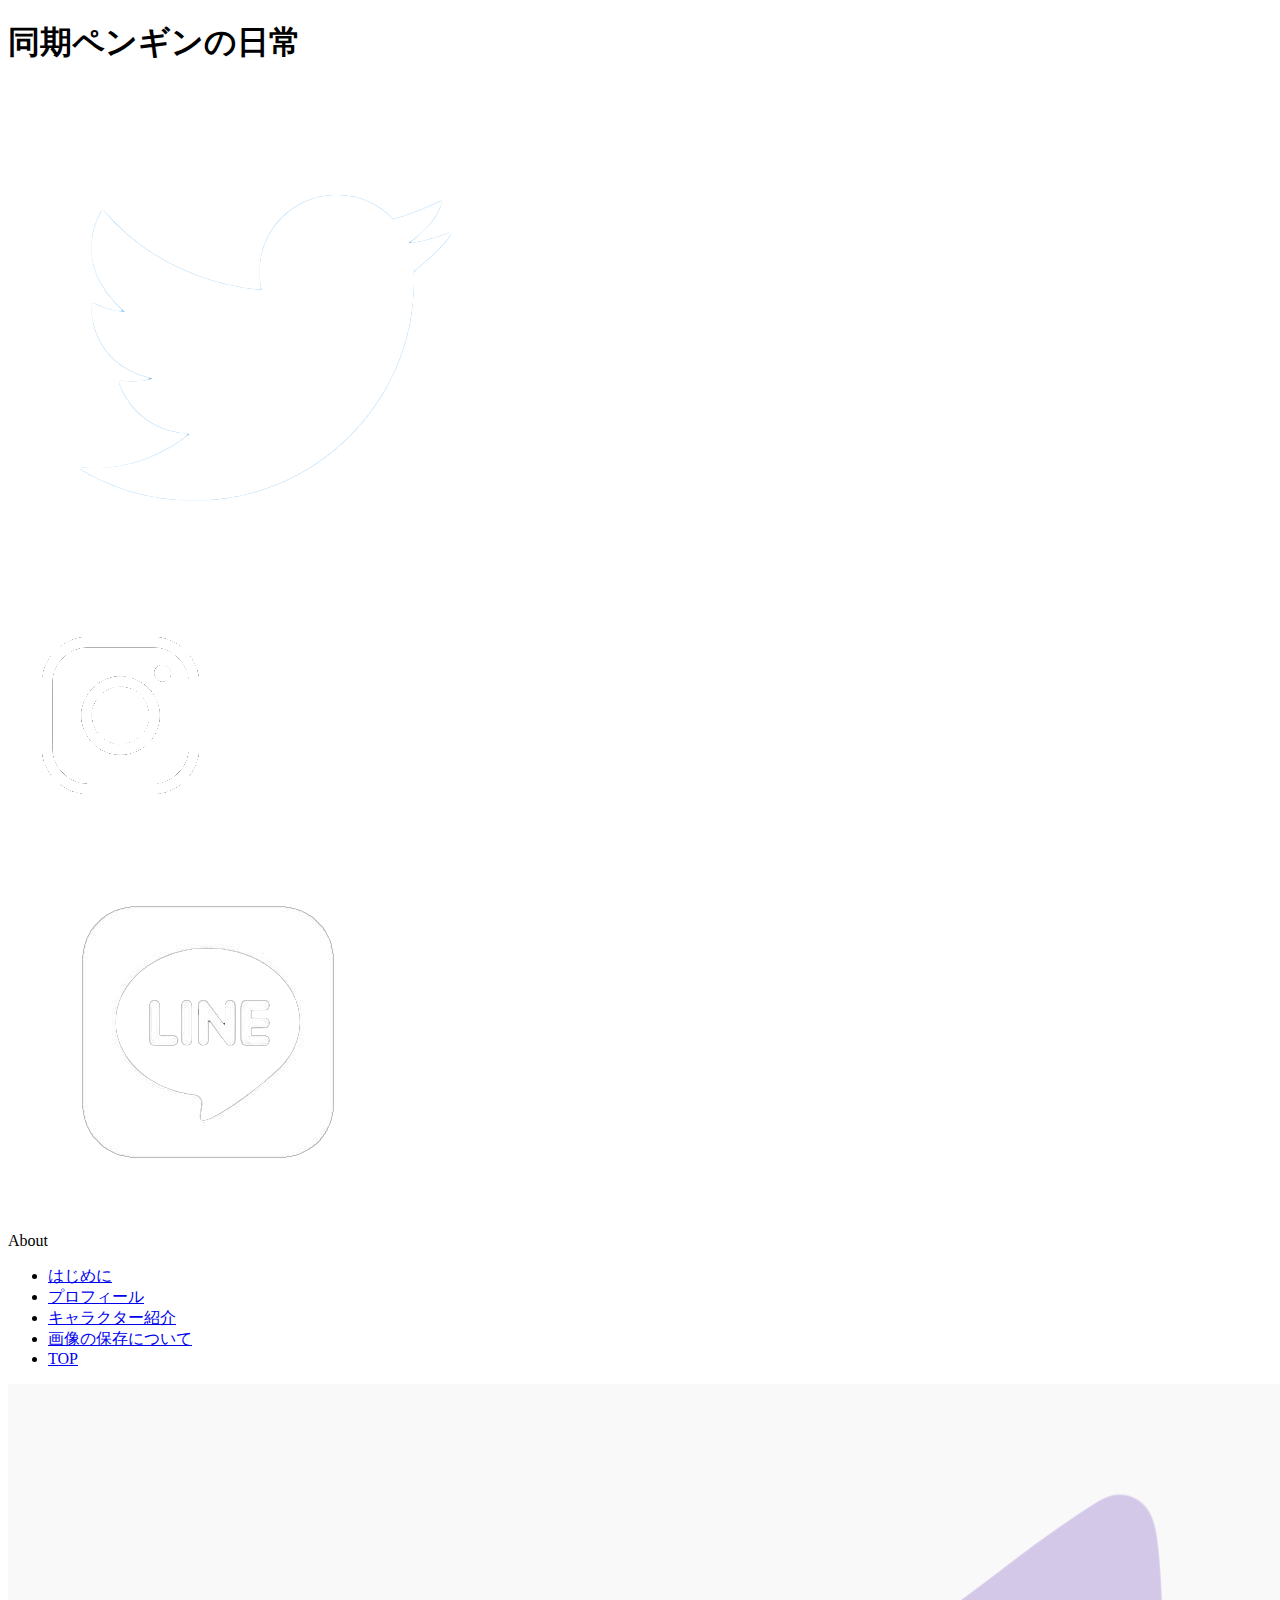
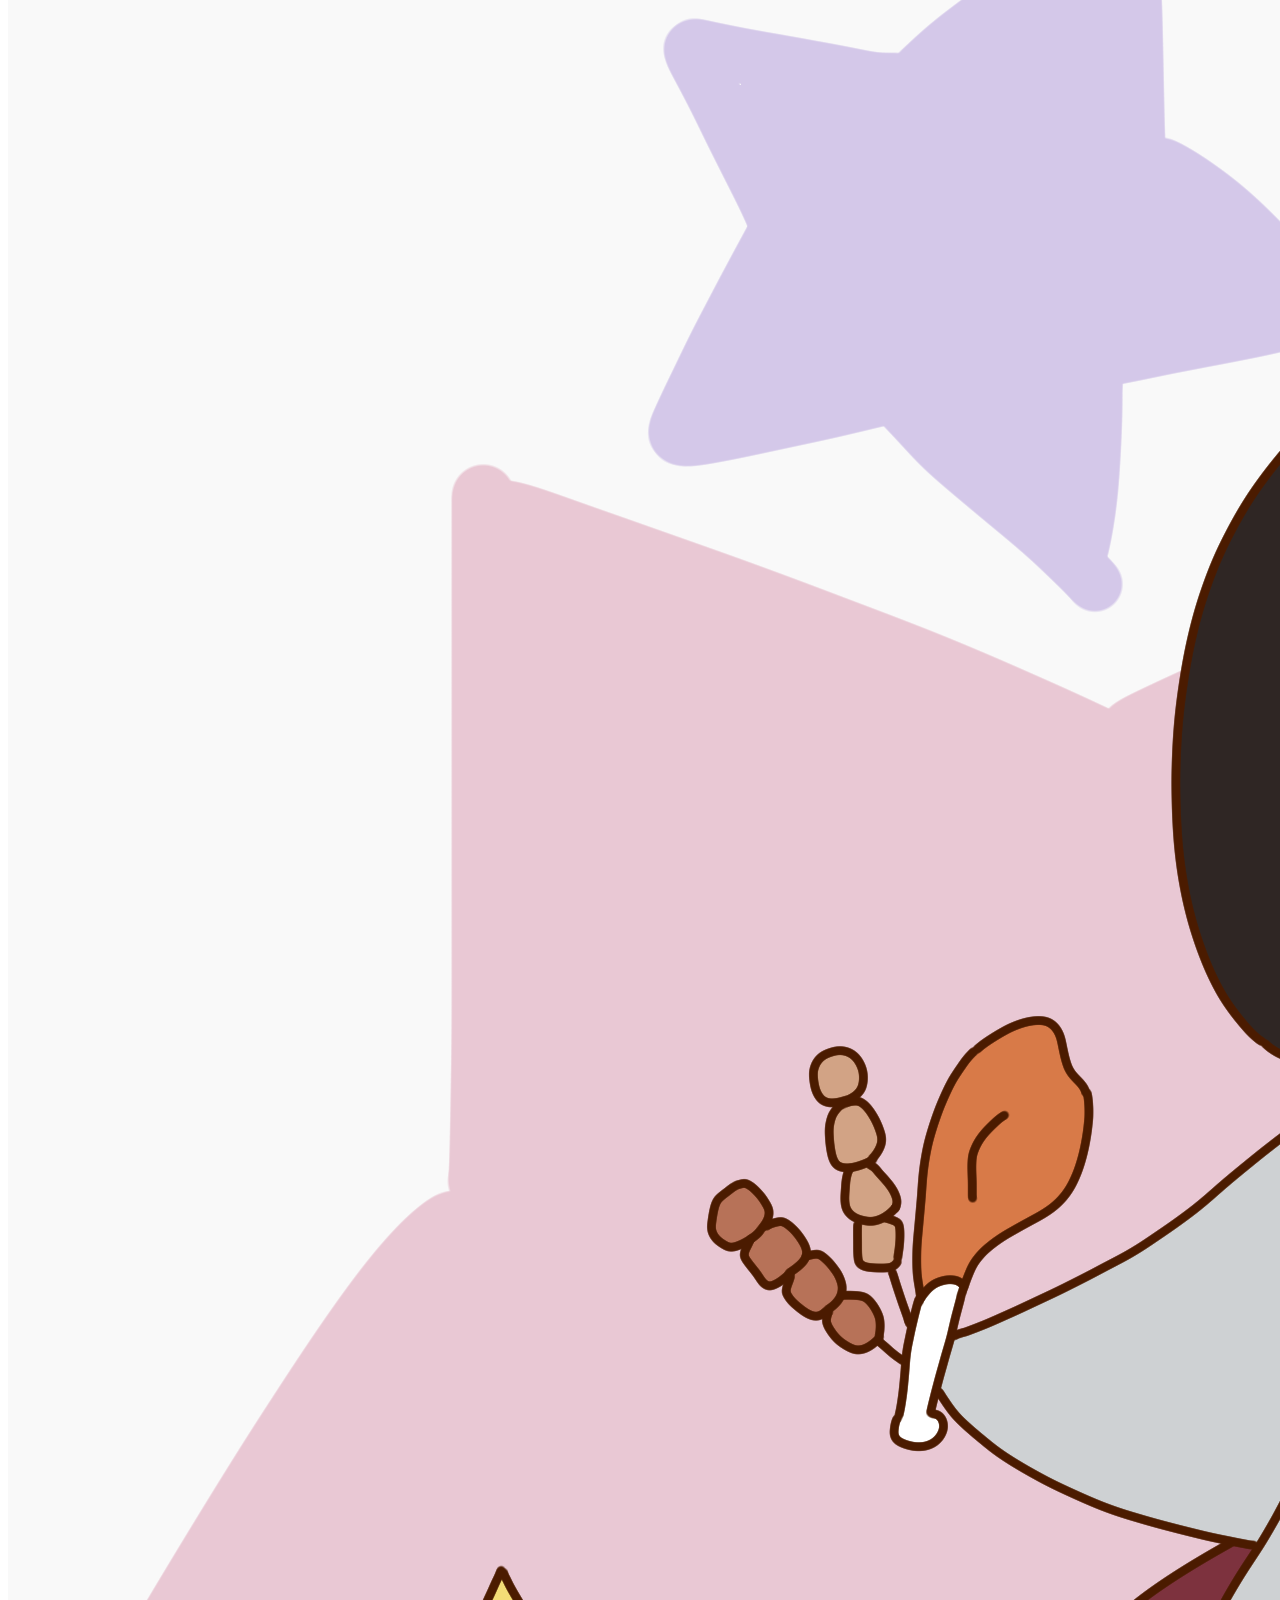
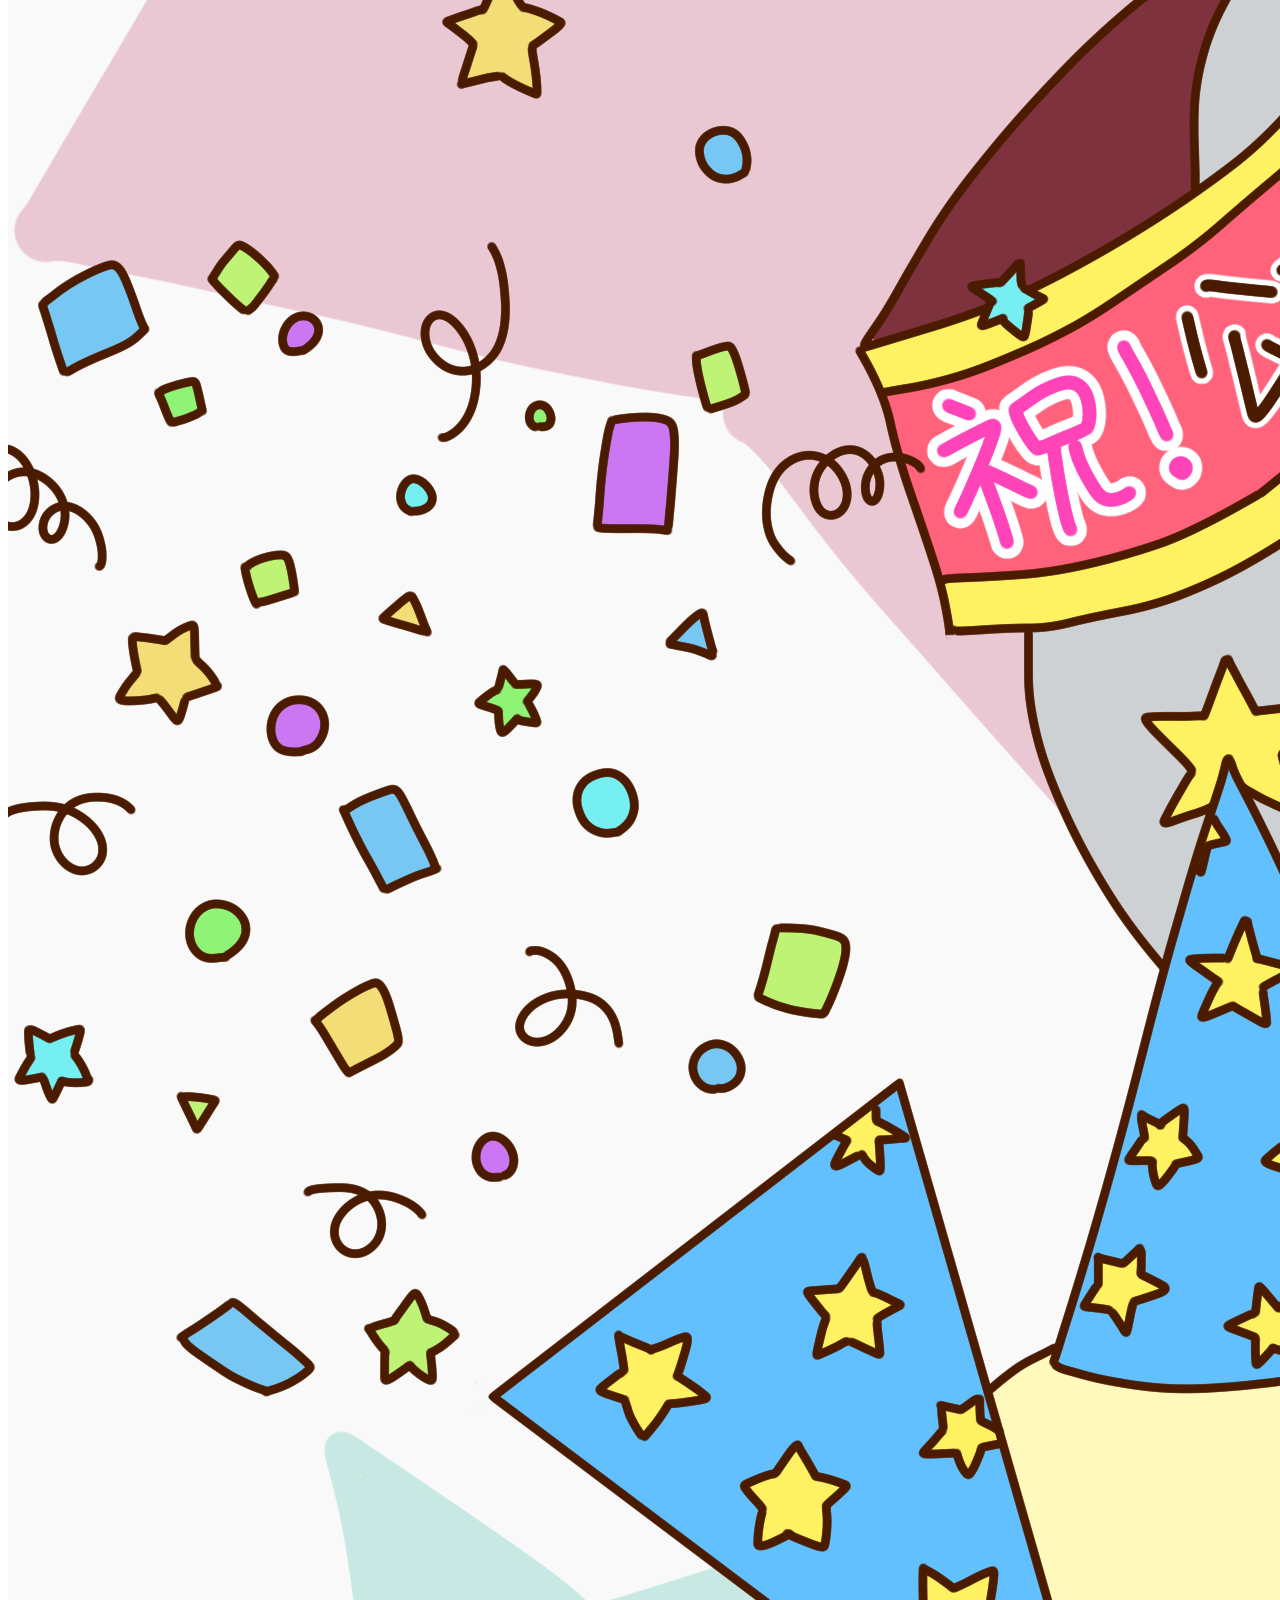
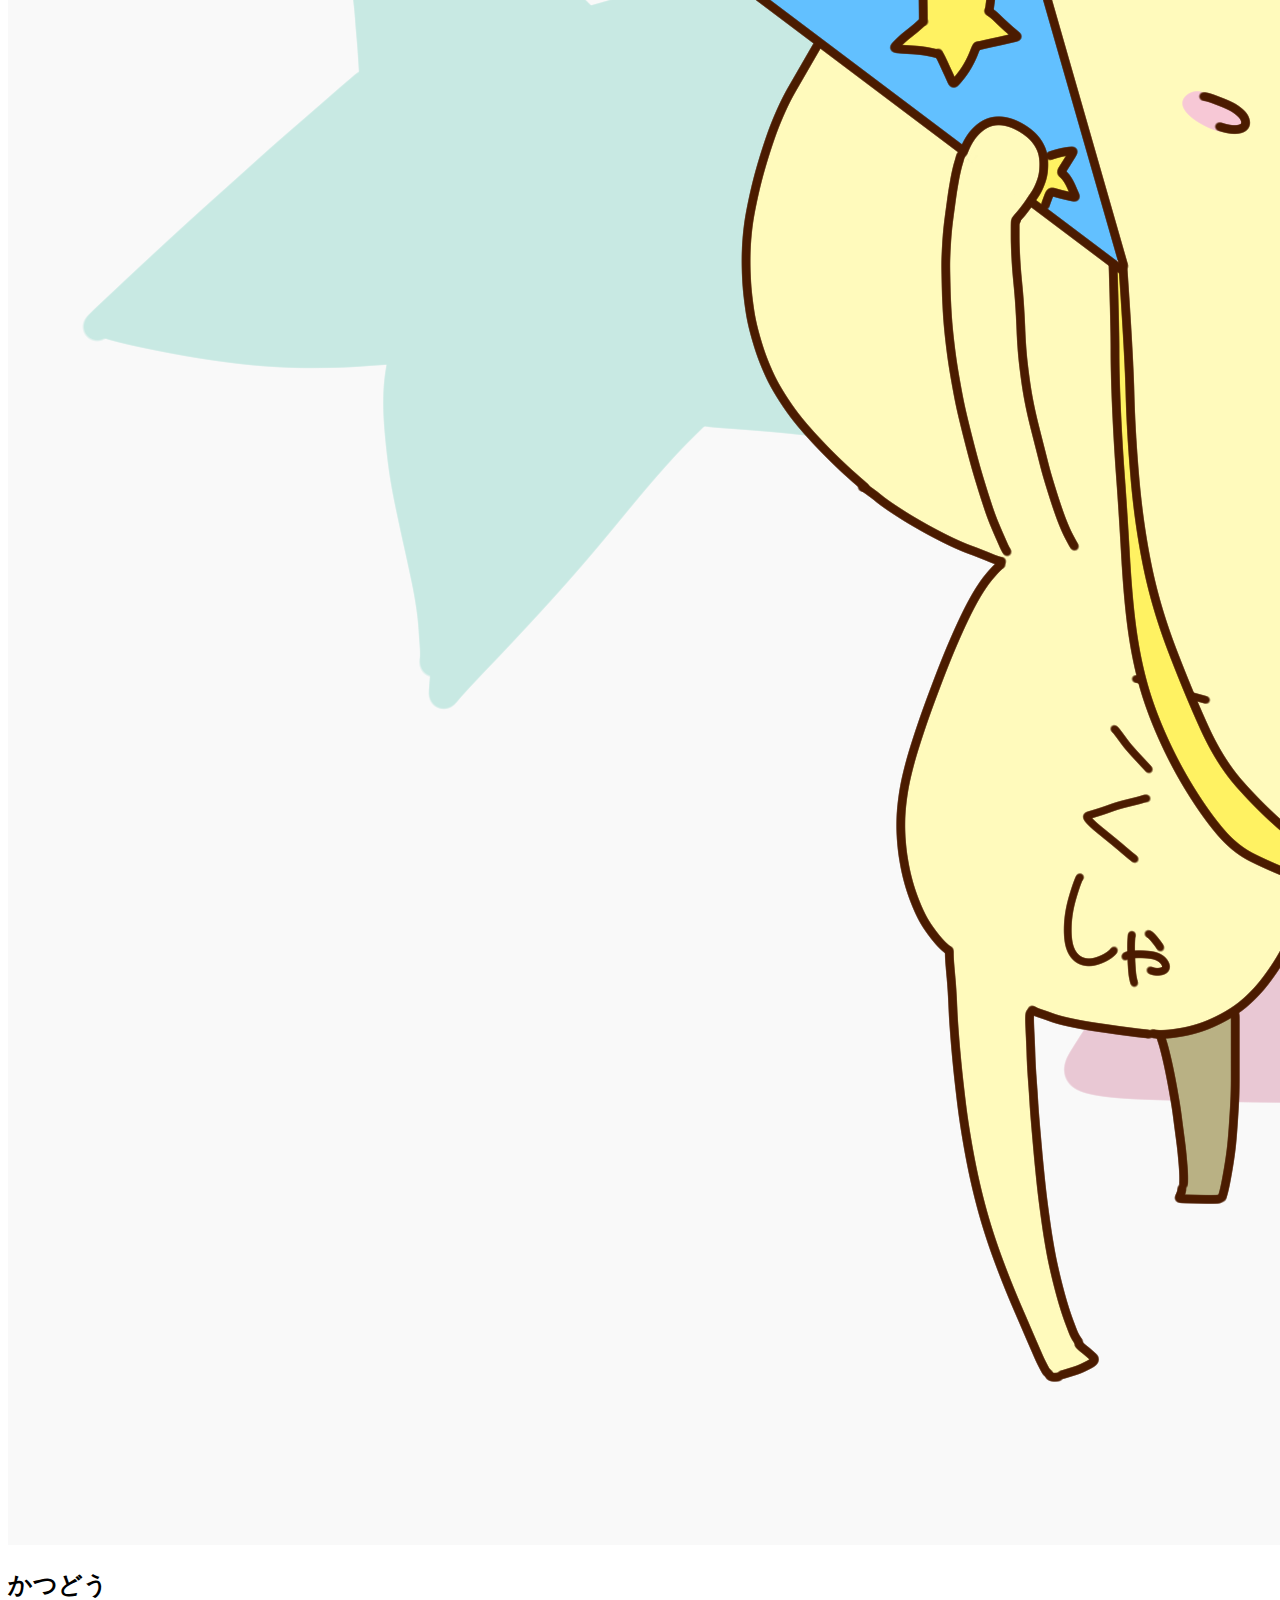
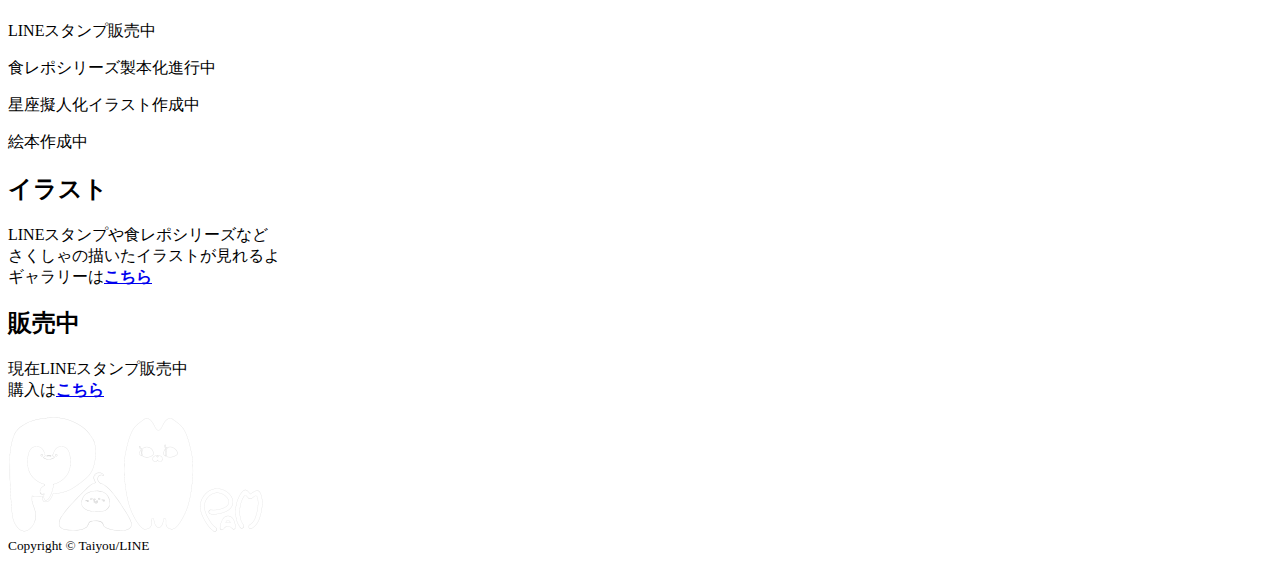
==== commit fd8af0b3: "レンタルサーバーにアップするにあたってファイルパス・href修正 現在の状態がサーバーにある最新の状態" ====
--- a/index.html
+++ b/index.html
@@ -5,9 +5,9 @@
   <meta name="viewport" content="width=device-width, initial-scale=1.0">
   <link rel="stylesheet" href="http://fonts.googleapis.com/css?family=Raleway:700,400">
   <title>同期ペンギンの日常</title>
-  <link rel="stylesheet" href="css/reset.css" type="text/css">
-  <link rel="stylesheet" href="css/style-l.css" media="screen and (min-width:769px)">
-  <link rel="stylesheet" href="css/style-s.css" media="screen and (max-width:768px)">
+  <link rel="stylesheet" href="http://doukipengin.starfree.jp/css/reset.css" type="text/css">
+  <link rel="stylesheet" href="http://doukipengin.starfree.jp/css/style-l.css" media="screen and (min-width:769px)">
+  <link rel="stylesheet" href="http://doukipengin.starfree.jp/css/style-s.css" media="screen and (max-width:768px)">
   <!--  <script src="https://code.jquery.com/jquery-3.5.1.min.js"></script>
   <script src="js/script.js"></script>-->
   <script src="https://code.jquery.com/jquery-3.2.1.min.js"></script>
@@ -28,11 +28,11 @@
         <p class="logo-title">About</p>
       </div>
       <ul class="nav-list">
-        <li class="nav-item"><a href="introduction.html" class="branchi">はじめに</a></li>
-        <li class="nav-item"><a href="profile.html" class="branchi">プロフィール</a></li>
-        <li class="nav-item"><a href="character.html" class="branchi">キャラクター紹介</a></li>
-        <li class="nav-item"><a href="attention.html" class="branchi">画像の保存について</a></li>
-        <li class="nav-item"><a href="index.html" class="branchi">TOP</a></li>
+        <li class="nav-item"><a href="http://doukipengin.starfree.jp/introduction.html" class="branchi">はじめに</a></li>
+        <li class="nav-item"><a href="http://doukipengin.starfree.jp/profile.html" class="branchi">プロフィール</a></li>
+        <li class="nav-item"><a href="http://doukipengin.starfree.jp/character.html" class="branchi">キャラクター紹介</a></li>
+        <li class="nav-item"><a href="http://doukipengin.starfree.jp/attention.html" class="branchi">画像の保存について</a></li>
+        <li class="nav-item"><a href="http://doukipengin.starfree.jp/index.html" class="branchi">TOP</a></li>
       </ul>
     </nav>
     <div class="menu-trigger">
